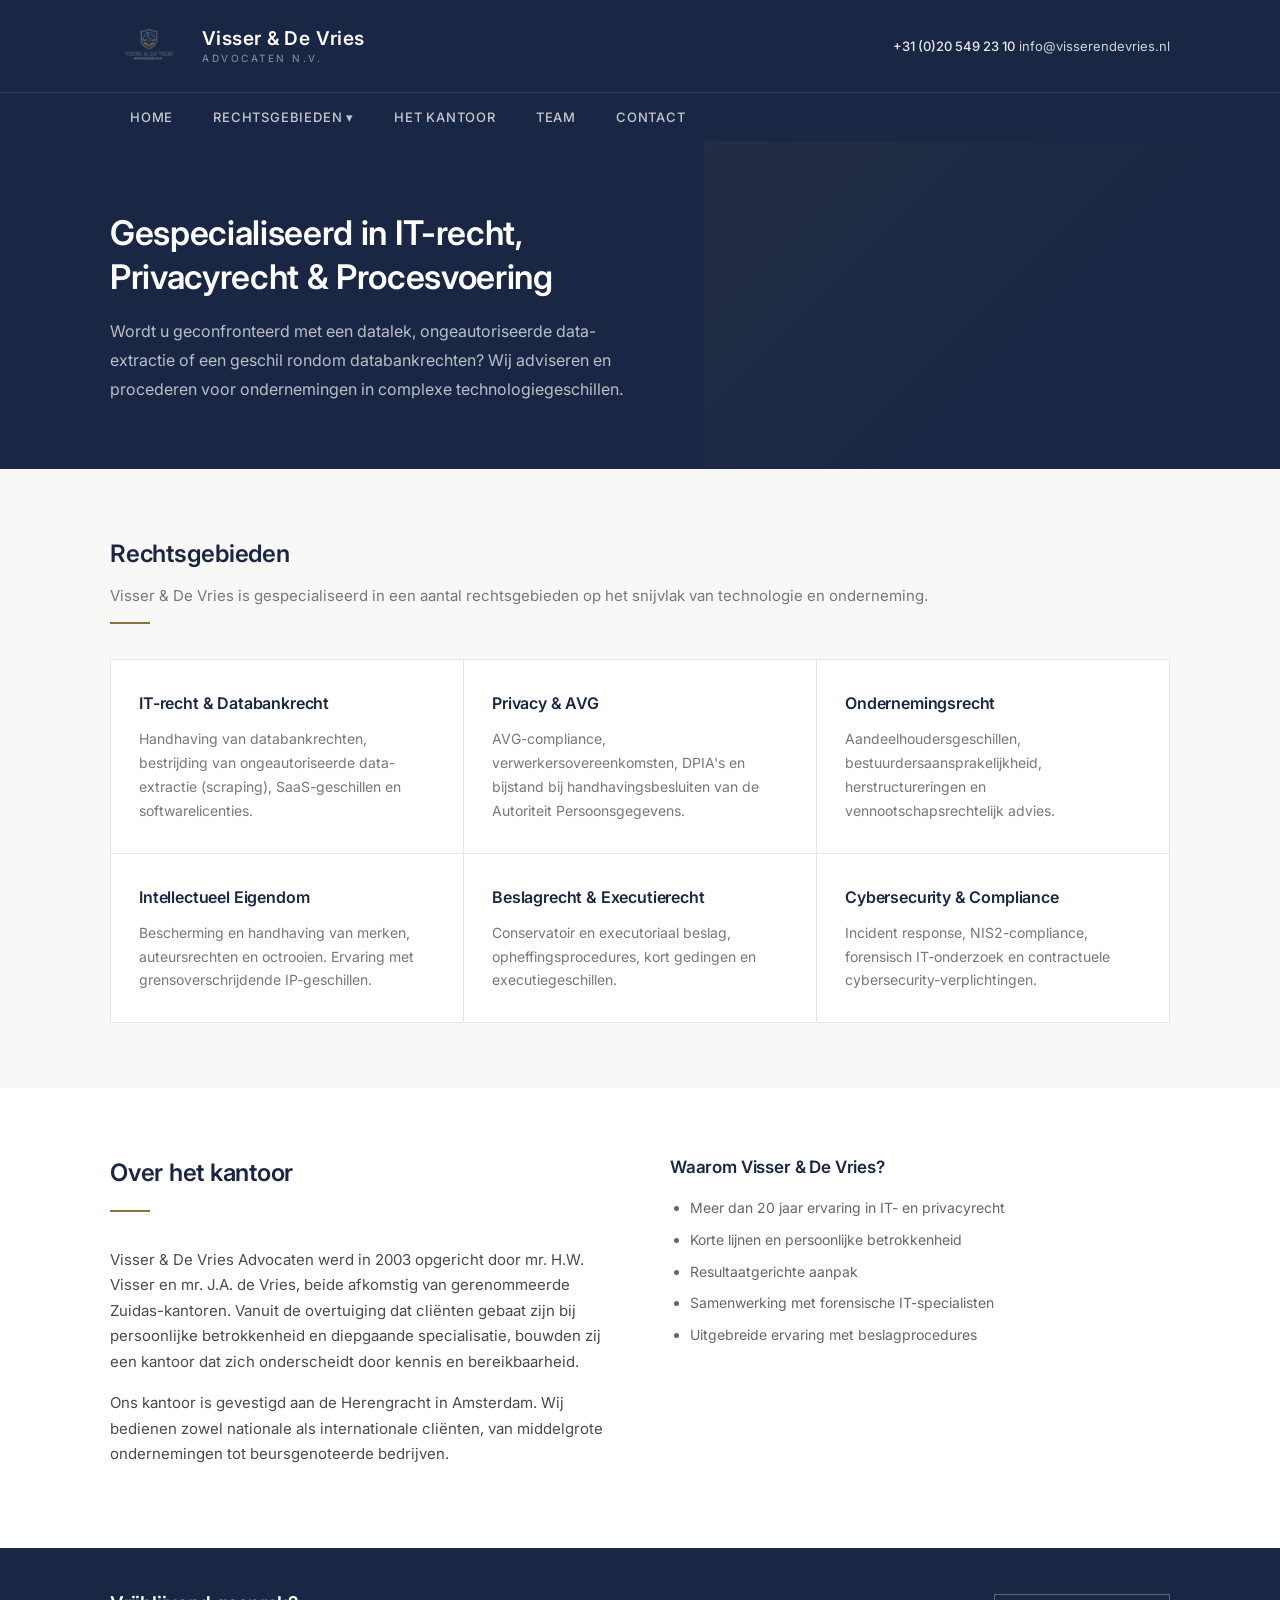
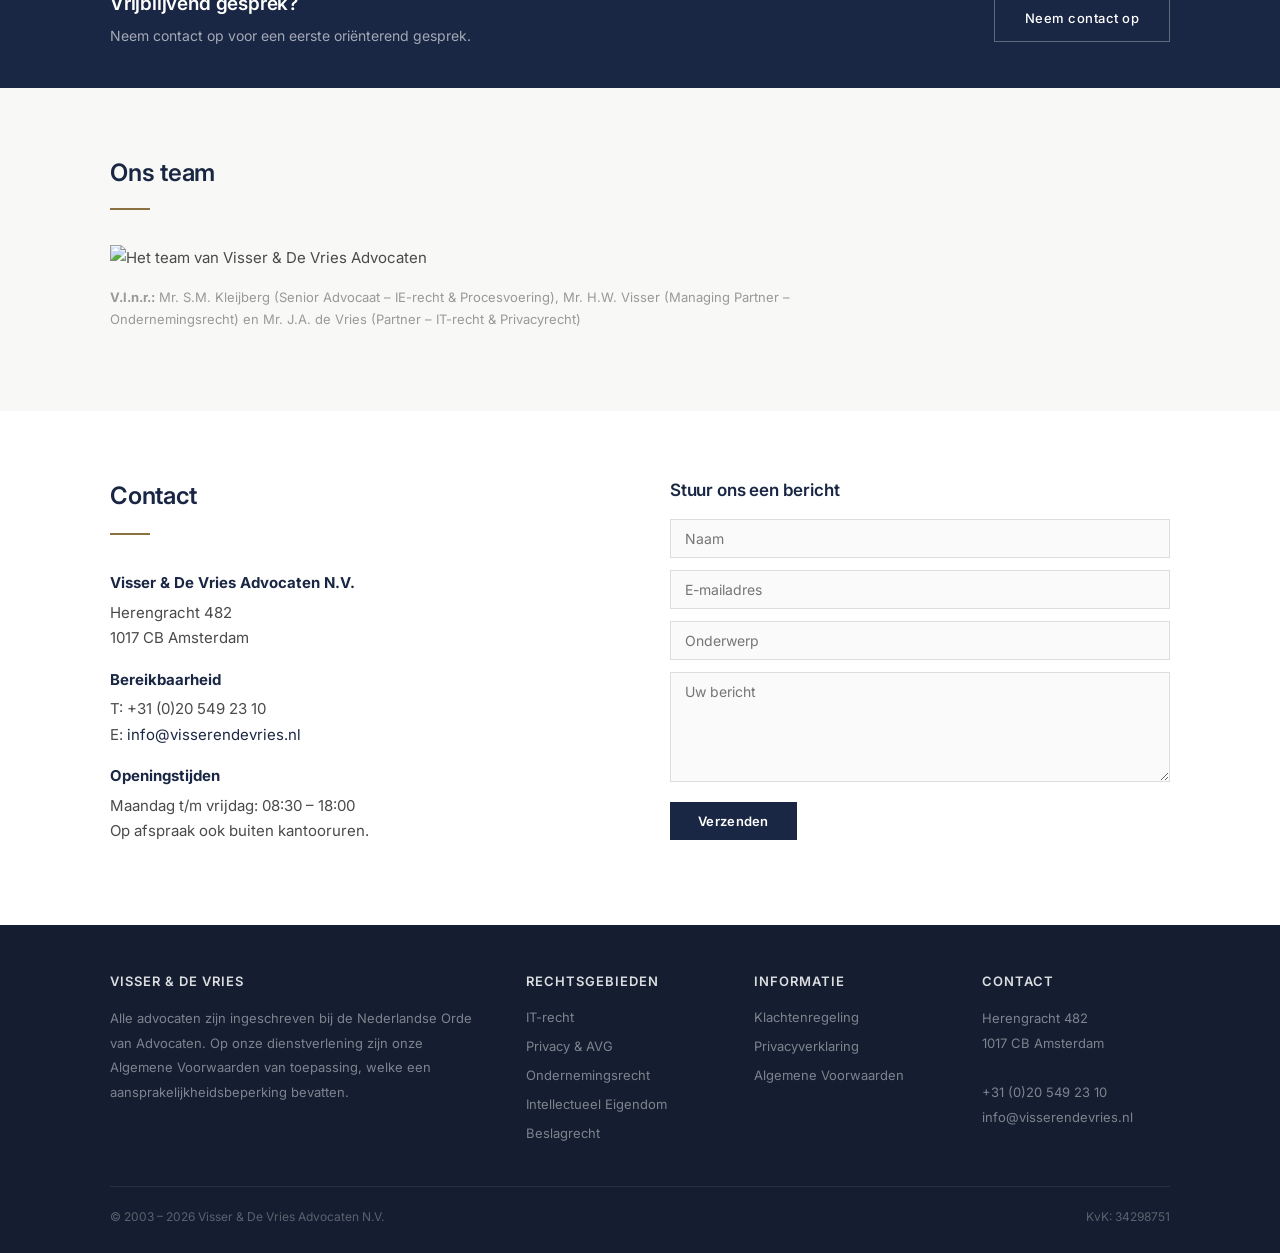
==== index.html @ 5d64818f "Redesign middenweg: navy/goud kleurenpalet, Inter font, Houthoff-stijl Header navy met logo + contac" ====
<!DOCTYPE html>
<html lang="nl">
<head>
    <meta charset="UTF-8">
    <meta name="viewport" content="width=device-width, initial-scale=1.0">
    <title>Visser & De Vries Advocaten N.V. | IT-recht & Privacyrecht Amsterdam</title>
    <link rel="preconnect" href="https://fonts.googleapis.com">
    <link href="https://fonts.googleapis.com/css2?family=Inter:wght@300;400;500;600;700&display=swap" rel="stylesheet">
    <style>
        * { margin: 0; padding: 0; box-sizing: border-box; }
        body {
            font-family: 'Inter', -apple-system, BlinkMacSystemFont, sans-serif;
            font-size: 15px;
            color: #4a4a4a;
            line-height: 1.7;
            background: #fff;
            -webkit-font-smoothing: antialiased;
        }
        a { color: #1a2744; text-decoration: none; }
        a:hover { color: #8b7340; }
        h1, h2, h3, h4 { color: #1a2744; font-weight: 600; letter-spacing: -0.01em; }
        p { margin-bottom: 16px; }

        .wrap { max-width: 1140px; margin: 0 auto; padding: 0 40px; }

        /* ── HEADER ── */
        .site-header {
            background: #1a2744;
            position: relative;
        }
        .header-top {
            display: flex;
            align-items: center;
            justify-content: space-between;
            padding: 20px 0;
        }
        .logo {
            display: flex;
            align-items: center;
            gap: 14px;
        }
        .logo img { height: 52px; }
        .logo-text {
            color: #fff;
            font-size: 19px;
            font-weight: 600;
            letter-spacing: 0.02em;
            line-height: 1.2;
        }
        .logo-text span {
            display: block;
            font-size: 10px;
            font-weight: 400;
            color: rgba(255,255,255,0.5);
            text-transform: uppercase;
            letter-spacing: 2.5px;
            margin-top: 2px;
        }
        .header-contact {
            color: rgba(255,255,255,0.6);
            font-size: 13px;
            text-align: right;
        }
        .header-contact a { color: rgba(255,255,255,0.8); }
        .header-contact a:hover { color: #fff; }
        .header-contact strong { color: rgba(255,255,255,0.9); font-weight: 500; }

        /* NAV */
        .nav-bar {
            border-top: 1px solid rgba(255,255,255,0.1);
        }
        .nav-bar ul {
            list-style: none;
            display: flex;
            gap: 0;
        }
        .nav-bar li { position: relative; }
        .nav-bar a {
            display: block;
            padding: 13px 20px;
            font-size: 13px;
            font-weight: 500;
            color: rgba(255,255,255,0.75);
            text-transform: uppercase;
            letter-spacing: 0.8px;
            transition: color 0.15s;
        }
        .nav-bar a:hover { color: #fff; }
        .nav-bar .dropdown-menu {
            display: none;
            position: absolute;
            top: 100%;
            left: 0;
            background: #fff;
            min-width: 260px;
            box-shadow: 0 8px 30px rgba(0,0,0,0.12);
            z-index: 50;
            border-top: 2px solid #8b7340;
        }
        .nav-bar .dropdown:hover .dropdown-menu { display: block; }
        .nav-bar .dropdown-menu a {
            padding: 11px 20px;
            font-size: 13px;
            color: #4a4a4a;
            text-transform: none;
            letter-spacing: 0;
            font-weight: 400;
            border-bottom: 1px solid #f0f0f0;
        }
        .nav-bar .dropdown-menu a:hover { background: #fafafa; color: #1a2744; }

        /* ── HERO ── */
        .hero {
            background: #1a2744;
            padding: 70px 0 65px;
            position: relative;
            overflow: hidden;
        }
        .hero::before {
            content: '';
            position: absolute;
            top: 0; right: 0;
            width: 45%;
            height: 100%;
            background: linear-gradient(135deg, rgba(139,115,64,0.08) 0%, transparent 60%);
        }
        .hero h1 {
            color: #fff;
            font-size: 34px;
            font-weight: 600;
            line-height: 1.3;
            margin-bottom: 18px;
            max-width: 560px;
        }
        .hero p {
            color: rgba(255,255,255,0.7);
            font-size: 16px;
            max-width: 520px;
            line-height: 1.8;
            margin: 0;
        }

        /* ── RECHTSGEBIEDEN ── */
        .section { padding: 65px 0; }
        .section-gray { background: #f8f8f6; }

        .section-head {
            margin-bottom: 35px;
        }
        .section-head h2 {
            font-size: 24px;
            margin-bottom: 8px;
        }
        .section-head p { color: #777; margin: 0; }
        .section-head::after {
            content: '';
            display: block;
            width: 40px;
            height: 2px;
            background: #8b7340;
            margin-top: 14px;
        }

        .grid-3 {
            display: grid;
            grid-template-columns: repeat(3, 1fr);
            gap: 1px;
            background: #e8e6e1;
            border: 1px solid #e8e6e1;
        }
        .grid-3 .item {
            background: #fff;
            padding: 30px 28px;
        }
        .section-gray .grid-3 .item { background: #fff; }
        .grid-3 .item h3 {
            font-size: 16px;
            margin-bottom: 10px;
            font-weight: 600;
        }
        .grid-3 .item p {
            font-size: 14px;
            color: #777;
            margin: 0;
            line-height: 1.7;
        }

        /* ── KANTOOR ── */
        .two-col {
            display: grid;
            grid-template-columns: 1fr 1fr;
            gap: 60px;
            align-items: start;
        }
        .two-col h2 { font-size: 24px; margin-bottom: 16px; }
        .two-col h3 { font-size: 17px; margin-bottom: 14px; }
        .two-col ul {
            padding-left: 20px;
            color: #666;
        }
        .two-col li { margin-bottom: 8px; font-size: 14px; }

        /* ── CTA ── */
        .cta {
            background: #1a2744;
            padding: 40px 0;
        }
        .cta .wrap {
            display: flex;
            align-items: center;
            justify-content: space-between;
        }
        .cta h3 { color: #fff; font-size: 19px; margin: 0 0 4px; }
        .cta p { color: rgba(255,255,255,0.6); margin: 0; font-size: 14px; }
        .cta-btn {
            display: inline-block;
            padding: 12px 30px;
            border: 1px solid rgba(255,255,255,0.3);
            color: #fff;
            font-size: 13px;
            font-weight: 500;
            letter-spacing: 0.5px;
            transition: all 0.2s;
        }
        .cta-btn:hover {
            background: #fff;
            color: #1a2744;
            border-color: #fff;
        }

        /* ── TEAM ── */
        .team-photo-wrap {
            max-width: 780px;
        }
        .team-img {
            width: 100%;
            height: auto;
            display: block;
        }
        .team-caption {
            padding: 16px 0;
        }
        .team-caption p { font-size: 13px; color: #999; margin: 0; }

        /* ── CONTACT ── */
        .contact-info strong { color: #1a2744; display: block; margin-bottom: 4px; }
        input[type="text"],
        input[type="email"],
        textarea {
            width: 100%;
            padding: 10px 14px;
            border: 1px solid #ddd;
            font-family: inherit;
            font-size: 14px;
            margin-bottom: 12px;
            outline: none;
            background: #fafafa;
            transition: border-color 0.15s;
        }
        input:focus, textarea:focus { border-color: #8b7340; background: #fff; }
        textarea { height: 110px; resize: vertical; }
        .btn-send {
            background: #1a2744;
            color: #fff;
            border: none;
            padding: 11px 28px;
            font-size: 13px;
            font-weight: 600;
            cursor: pointer;
            font-family: inherit;
            letter-spacing: 0.3px;
            transition: background 0.2s;
        }
        .btn-send:hover { background: #243656; }

        /* ── FOOTER ── */
        footer {
            background: #141e30;
            color: rgba(255,255,255,0.45);
            padding: 45px 0 25px;
            font-size: 13px;
        }
        .footer-grid {
            display: grid;
            grid-template-columns: 2fr 1fr 1fr 1fr;
            gap: 40px;
            margin-bottom: 35px;
        }
        .footer-grid h4 {
            color: rgba(255,255,255,0.85);
            font-size: 13px;
            text-transform: uppercase;
            letter-spacing: 1px;
            margin-bottom: 14px;
            font-weight: 600;
        }
        .footer-grid p { line-height: 1.9; }
        .footer-grid ul { list-style: none; }
        .footer-grid li { margin-bottom: 7px; }
        .footer-grid a { color: rgba(255,255,255,0.45); }
        .footer-grid a:hover { color: rgba(255,255,255,0.8); }
        .footer-bottom {
            border-top: 1px solid rgba(255,255,255,0.08);
            padding-top: 20px;
            display: flex;
            justify-content: space-between;
            font-size: 12px;
            color: rgba(255,255,255,0.3);
        }

        /* ── MOBILE ── */
        .menu-toggle { display: none; cursor: pointer; font-size: 22px; color: rgba(255,255,255,0.8); background: none; border: none; padding: 10px; }
        @media (max-width: 980px) {
            .wrap { padding: 0 24px; }
            .menu-toggle { display: block; }
            .nav-bar ul {
                display: none;
                flex-direction: column;
                position: absolute;
                top: 100%; left: 0; right: 0;
                background: #1a2744;
                border-top: 1px solid rgba(255,255,255,0.1);
                z-index: 50;
            }
            .nav-bar ul.open { display: flex; }
            .nav-bar .dropdown-menu { position: static; box-shadow: none; border-top: none; }
            .nav-bar .dropdown-menu a { padding-left: 36px; color: rgba(255,255,255,0.5); }
            .grid-3 { grid-template-columns: 1fr; }
            .two-col { grid-template-columns: 1fr; gap: 30px; }
            .footer-grid { grid-template-columns: 1fr 1fr; gap: 24px; }
            .cta .wrap { flex-direction: column; gap: 18px; text-align: center; }
            .hero h1 { font-size: 26px; }
            .header-contact { display: none; }
        }
    </style>
</head>
<body>

<!-- HEADER -->
<header class="site-header">
    <div class="wrap">
        <div class="header-top">
            <a href="/" class="logo">
                <img src="logo.png" alt="Visser & De Vries Advocaten">
                <div class="logo-text">
                    Visser & De Vries
                    <span>Advocaten N.V.</span>
                </div>
            </a>
            <div class="header-contact">
                <strong>+31 (0)20 549 23 10</strong>
                <a href="mailto:info@visserendevries.nl">info@visserendevries.nl</a>
            </div>
        </div>
    </div>
    <nav class="nav-bar">
        <div class="wrap" style="display:flex; justify-content:space-between; align-items:center;">
            <ul>
                <li><a href="/">Home</a></li>
                <li class="dropdown">
                    <a href="#">Rechtsgebieden &#9662;</a>
                    <div class="dropdown-menu">
                        <a href="#">IT-recht &amp; Databankrecht</a>
                        <a href="#">Privacy &amp; AVG</a>
                        <a href="#">Ondernemingsrecht</a>
                        <a href="#">Intellectueel Eigendom</a>
                        <a href="#">Beslagrecht &amp; Executierecht</a>
                        <a href="#">Cybersecurity &amp; Compliance</a>
                    </div>
                </li>
                <li><a href="#kantoor">Het kantoor</a></li>
                <li><a href="#team">Team</a></li>
                <li><a href="#contact">Contact</a></li>
            </ul>
            <button class="menu-toggle" onclick="document.querySelector('.nav-bar ul').classList.toggle('open')">&#9776;</button>
        </div>
    </nav>
</header>

<!-- HERO -->
<section class="hero">
    <div class="wrap">
        <h1>Gespecialiseerd in IT-recht, Privacyrecht &amp; Procesvoering</h1>
        <p>Wordt u geconfronteerd met een datalek, ongeautoriseerde data-extractie of een geschil rondom databankrechten? Wij adviseren en procederen voor ondernemingen in complexe technologiegeschillen.</p>
    </div>
</section>

<!-- RECHTSGEBIEDEN -->
<section class="section section-gray">
    <div class="wrap">
        <div class="section-head">
            <h2>Rechtsgebieden</h2>
            <p>Visser & De Vries is gespecialiseerd in een aantal rechtsgebieden op het snijvlak van technologie en onderneming.</p>
        </div>
        <div class="grid-3">
            <div class="item">
                <h3>IT-recht &amp; Databankrecht</h3>
                <p>Handhaving van databankrechten, bestrijding van ongeautoriseerde data-extractie (scraping), SaaS-geschillen en softwarelicenties.</p>
            </div>
            <div class="item">
                <h3>Privacy &amp; AVG</h3>
                <p>AVG-compliance, verwerkersovereenkomsten, DPIA's en bijstand bij handhavingsbesluiten van de Autoriteit Persoonsgegevens.</p>
            </div>
            <div class="item">
                <h3>Ondernemingsrecht</h3>
                <p>Aandeelhoudersgeschillen, bestuurdersaansprakelijkheid, herstructureringen en vennootschapsrechtelijk advies.</p>
            </div>
            <div class="item">
                <h3>Intellectueel Eigendom</h3>
                <p>Bescherming en handhaving van merken, auteursrechten en octrooien. Ervaring met grensoverschrijdende IP-geschillen.</p>
            </div>
            <div class="item">
                <h3>Beslagrecht &amp; Executierecht</h3>
                <p>Conservatoir en executoriaal beslag, opheffingsprocedures, kort gedingen en executiegeschillen.</p>
            </div>
            <div class="item">
                <h3>Cybersecurity &amp; Compliance</h3>
                <p>Incident response, NIS2-compliance, forensisch IT-onderzoek en contractuele cybersecurity-verplichtingen.</p>
            </div>
        </div>
    </div>
</section>

<!-- KANTOOR -->
<section class="section" id="kantoor">
    <div class="wrap">
        <div class="two-col">
            <div>
                <div class="section-head">
                    <h2>Over het kantoor</h2>
                </div>
                <p>Visser & De Vries Advocaten werd in 2003 opgericht door mr. H.W. Visser en mr. J.A. de Vries, beide afkomstig van gerenommeerde Zuidas-kantoren. Vanuit de overtuiging dat cliënten gebaat zijn bij persoonlijke betrokkenheid en diepgaande specialisatie, bouwden zij een kantoor dat zich onderscheidt door kennis en bereikbaarheid.</p>
                <p>Ons kantoor is gevestigd aan de Herengracht in Amsterdam. Wij bedienen zowel nationale als internationale cliënten, van middelgrote ondernemingen tot beursgenoteerde bedrijven.</p>
            </div>
            <div>
                <h3>Waarom Visser &amp; De Vries?</h3>
                <ul>
                    <li>Meer dan 20 jaar ervaring in IT- en privacyrecht</li>
                    <li>Korte lijnen en persoonlijke betrokkenheid</li>
                    <li>Resultaatgerichte aanpak</li>
                    <li>Samenwerking met forensische IT-specialisten</li>
                    <li>Uitgebreide ervaring met beslagprocedures</li>
                </ul>
            </div>
        </div>
    </div>
</section>

<!-- CTA -->
<div class="cta">
    <div class="wrap">
        <div>
            <h3>Vrijblijvend gesprek?</h3>
            <p>Neem contact op voor een eerste oriënterend gesprek.</p>
        </div>
        <a href="#contact" class="cta-btn">Neem contact op</a>
    </div>
</div>

<!-- TEAM -->
<section class="section section-gray" id="team">
    <div class="wrap">
        <div class="section-head">
            <h2>Ons team</h2>
        </div>
        <div class="team-photo-wrap">
            <img src="team.jpg" alt="Het team van Visser & De Vries Advocaten" class="team-img">
            <div class="team-caption">
                <p><strong>V.l.n.r.:</strong> Mr. S.M. Kleijberg (Senior Advocaat – IE-recht &amp; Procesvoering), Mr. H.W. Visser (Managing Partner – Ondernemingsrecht) en Mr. J.A. de Vries (Partner – IT-recht &amp; Privacyrecht)</p>
            </div>
        </div>
    </div>
</section>

<!-- CONTACT -->
<section class="section" id="contact">
    <div class="wrap">
        <div class="two-col">
            <div>
                <div class="section-head">
                    <h2>Contact</h2>
                </div>
                <div class="contact-info">
                    <p>
                        <strong>Visser & De Vries Advocaten N.V.</strong>
                        Herengracht 482<br>
                        1017 CB Amsterdam
                    </p>
                    <p>
                        <strong>Bereikbaarheid</strong>
                        T: +31 (0)20 549 23 10<br>
                        E: <a href="mailto:info@visserendevries.nl">info@visserendevries.nl</a>
                    </p>
                    <p>
                        <strong>Openingstijden</strong>
                        Maandag t/m vrijdag: 08:30 – 18:00<br>
                        Op afspraak ook buiten kantooruren.
                    </p>
                </div>
            </div>
            <div>
                <h3>Stuur ons een bericht</h3>
                <form onsubmit="return false;" style="margin-top:14px;">
                    <input type="text" placeholder="Naam">
                    <input type="email" placeholder="E-mailadres">
                    <input type="text" placeholder="Onderwerp">
                    <textarea placeholder="Uw bericht"></textarea>
                    <button type="submit" class="btn-send">Verzenden</button>
                </form>
            </div>
        </div>
    </div>
</section>

<!-- FOOTER -->
<footer>
    <div class="wrap">
        <div class="footer-grid">
            <div>
                <h4>Visser & De Vries</h4>
                <p>Alle advocaten zijn ingeschreven bij de Nederlandse Orde van Advocaten. Op onze dienstverlening zijn onze Algemene Voorwaarden van toepassing, welke een aansprakelijkheidsbeperking bevatten.</p>
            </div>
            <div>
                <h4>Rechtsgebieden</h4>
                <ul>
                    <li><a href="#">IT-recht</a></li>
                    <li><a href="#">Privacy &amp; AVG</a></li>
                    <li><a href="#">Ondernemingsrecht</a></li>
                    <li><a href="#">Intellectueel Eigendom</a></li>
                    <li><a href="#">Beslagrecht</a></li>
                </ul>
            </div>
            <div>
                <h4>Informatie</h4>
                <ul>
                    <li><a href="#">Klachtenregeling</a></li>
                    <li><a href="#">Privacyverklaring</a></li>
                    <li><a href="#">Algemene Voorwaarden</a></li>
                </ul>
            </div>
            <div>
                <h4>Contact</h4>
                <p>
                    Herengracht 482<br>
                    1017 CB Amsterdam<br><br>
                    +31 (0)20 549 23 10<br>
                    info@visserendevries.nl
                </p>
            </div>
        </div>
        <div class="footer-bottom">
            <span>&copy; 2003 – 2026 Visser & De Vries Advocaten N.V.</span>
            <span>KvK: 34298751</span>
        </div>
    </div>
</footer>

</body>
</html>
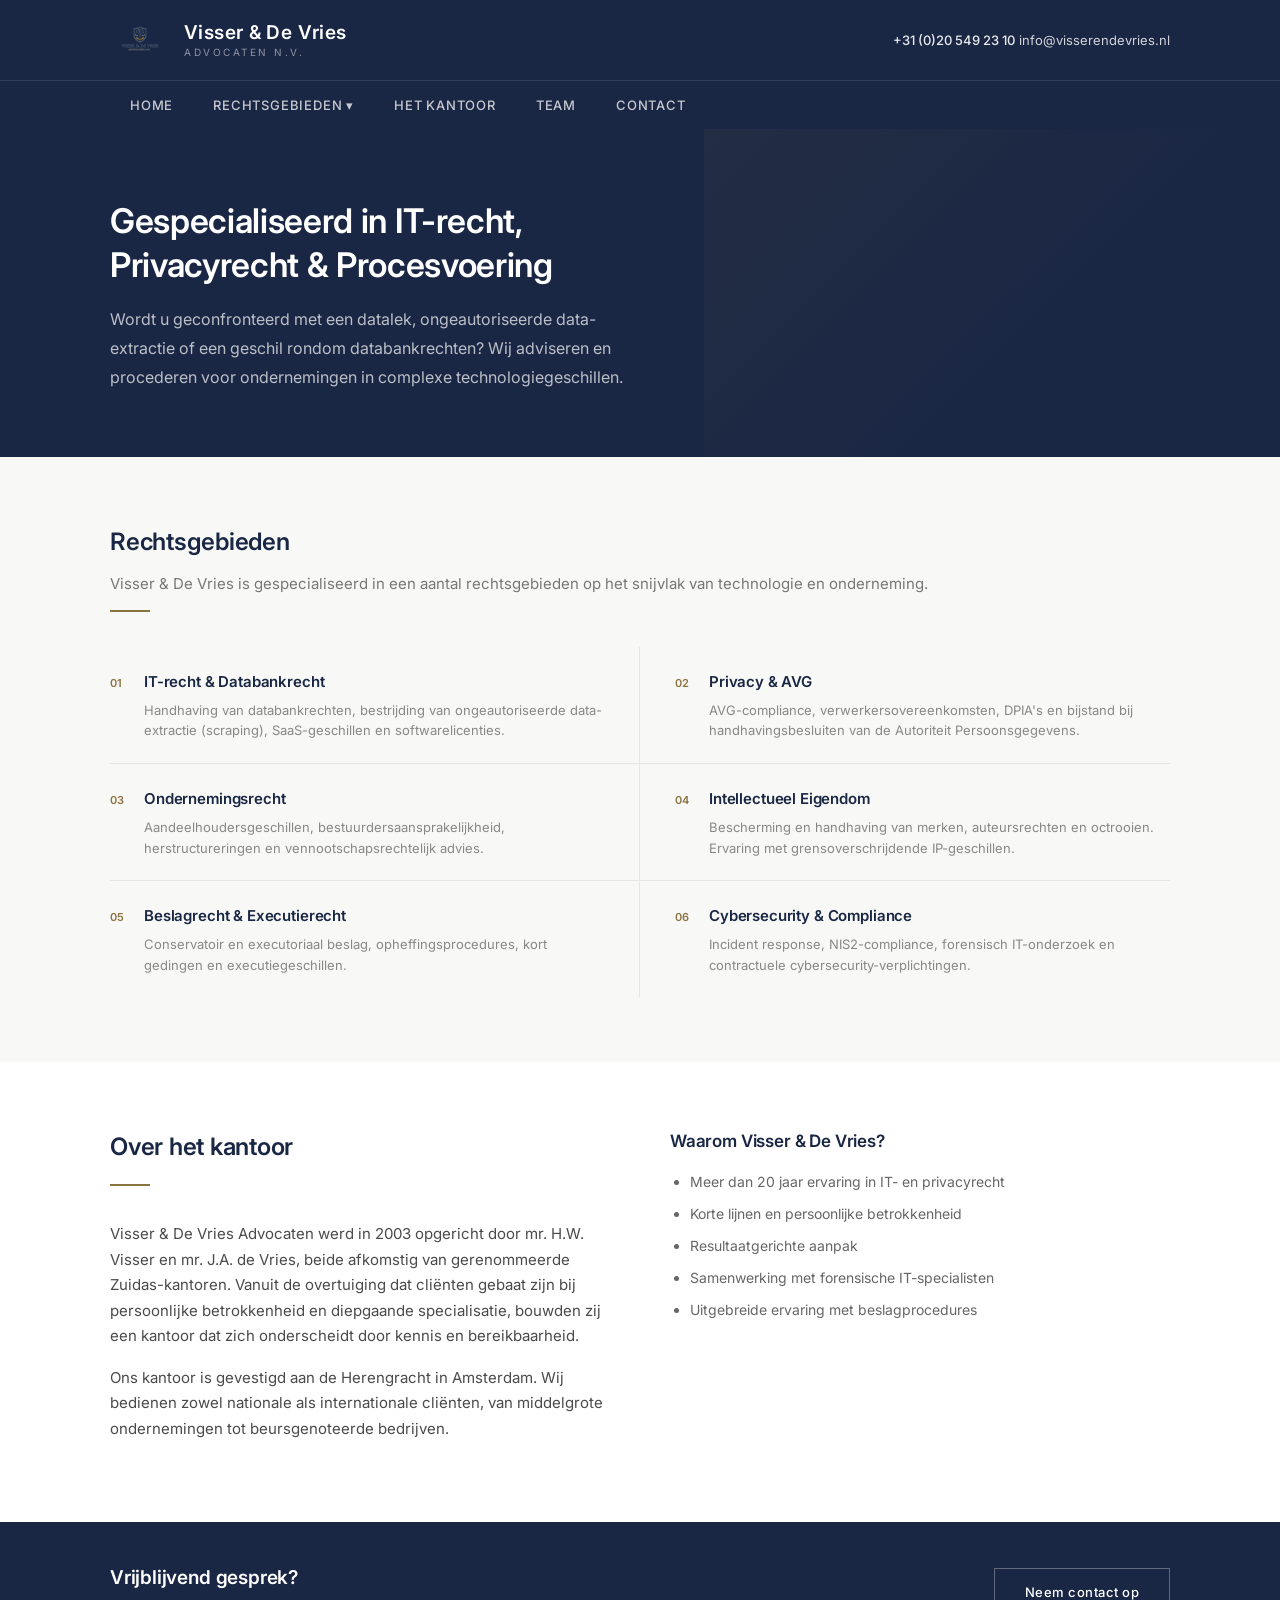
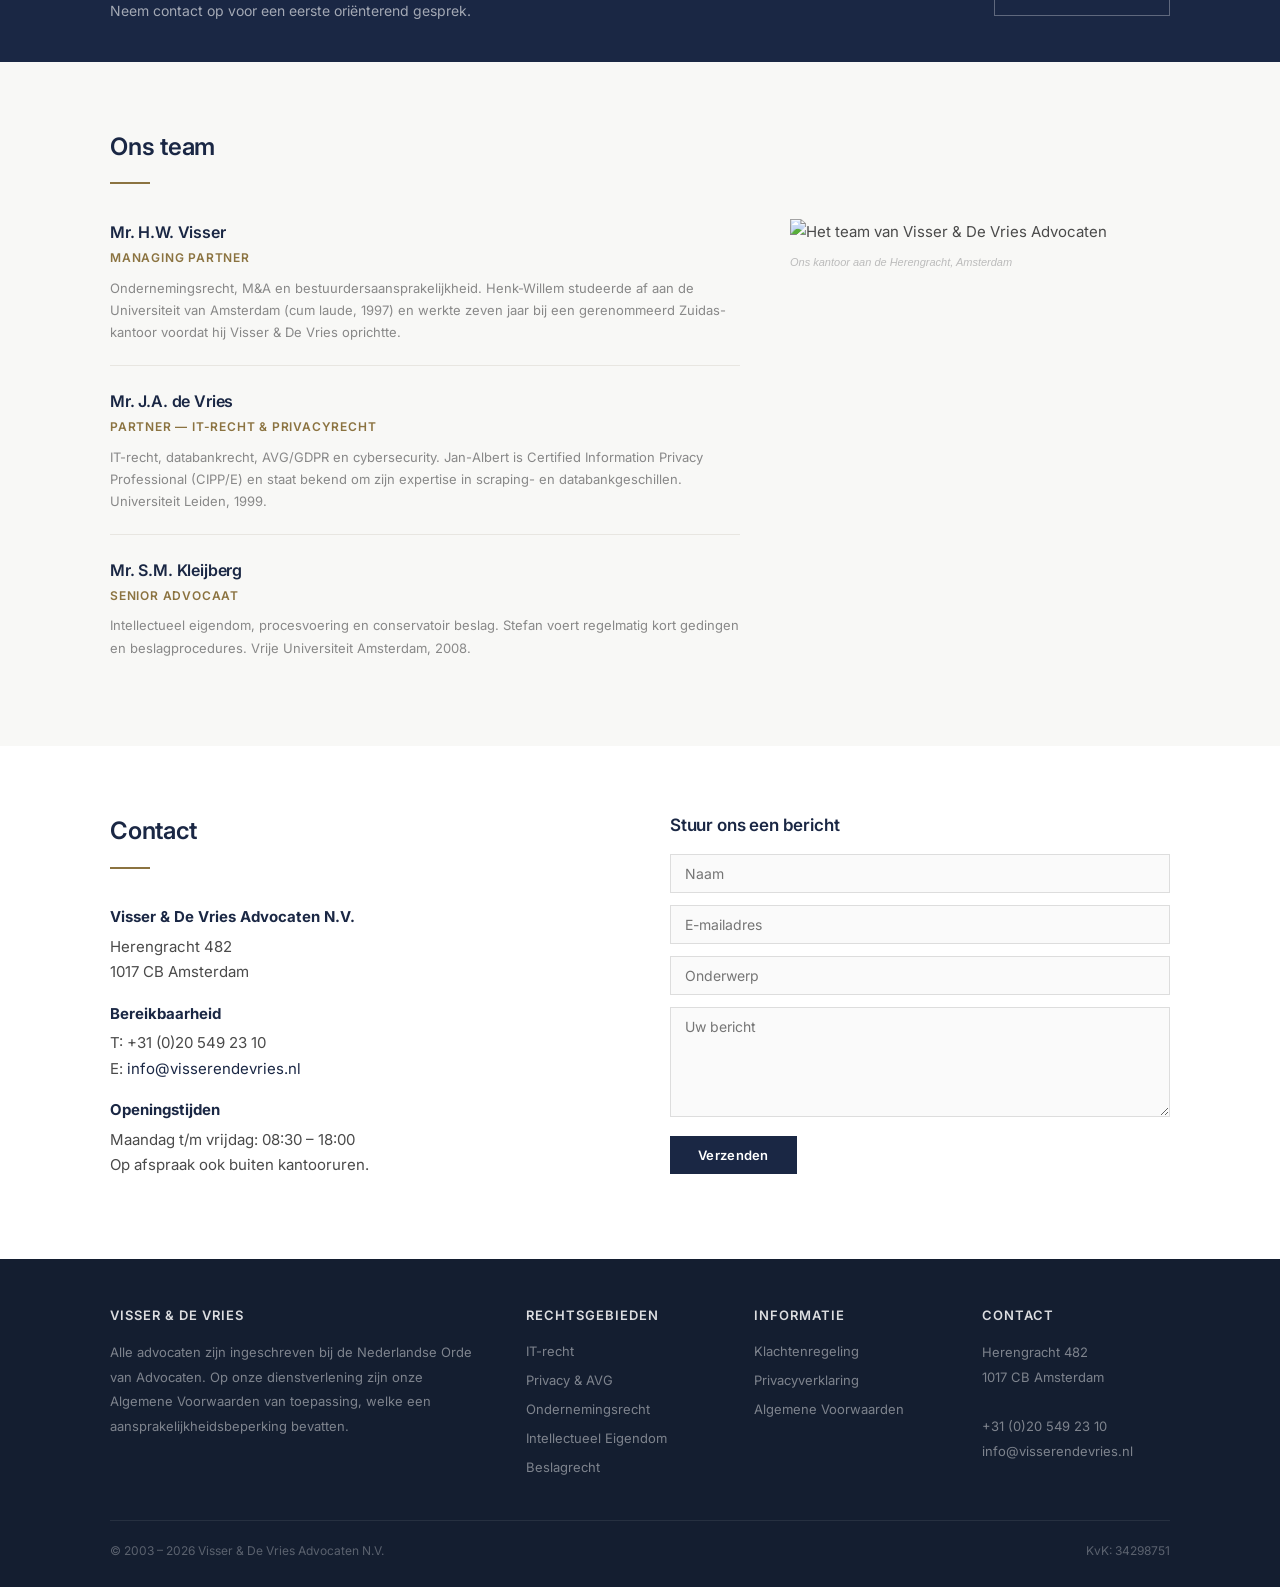
==== commit f97db1a6: "Rechtsgebieden als genummerde lijst, team met bio's + foto ernaast, kleiner logo - Rechtsgebieden: 2" ====
--- a/index.html
+++ b/index.html
@@ -39,7 +39,7 @@
             align-items: center;
             gap: 14px;
         }
-        .logo img { height: 52px; }
+        .logo img { height: 40px; }
         .logo-text {
             color: #fff;
             font-size: 19px;
@@ -161,28 +161,39 @@
             margin-top: 14px;
         }
 
-        .grid-3 {
+        .expertise-list {
             display: grid;
-            grid-template-columns: repeat(3, 1fr);
-            gap: 1px;
-            background: #e8e6e1;
-            border: 1px solid #e8e6e1;
-        }
-        .grid-3 .item {
-            background: #fff;
-            padding: 30px 28px;
-        }
-        .section-gray .grid-3 .item { background: #fff; }
-        .grid-3 .item h3 {
-            font-size: 16px;
-            margin-bottom: 10px;
+            grid-template-columns: 1fr 1fr;
+            gap: 0;
+        }
+        .expertise-item {
+            padding: 22px 0;
+            border-bottom: 1px solid #e8e6e1;
+            display: flex;
+            gap: 16px;
+            align-items: baseline;
+        }
+        .expertise-item:nth-child(odd) { padding-right: 35px; border-right: 1px solid #e8e6e1; }
+        .expertise-item:nth-child(even) { padding-left: 35px; }
+        .expertise-item:nth-last-child(-n+2) { border-bottom: none; }
+        .expertise-item .num {
+            font-size: 11px;
+            color: #8b7340;
             font-weight: 600;
-        }
-        .grid-3 .item p {
-            font-size: 14px;
-            color: #777;
+            min-width: 18px;
+        }
+        .expertise-item h3 {
+            font-size: 15px;
+            margin-bottom: 5px;
+            font-weight: 600;
+        }
+        .expertise-item h3 a { color: #1a2744; }
+        .expertise-item h3 a:hover { color: #8b7340; }
+        .expertise-item p {
+            font-size: 13px;
+            color: #888;
             margin: 0;
-            line-height: 1.7;
+            line-height: 1.6;
         }
 
         /* ── KANTOOR ── */
@@ -229,18 +240,52 @@
         }
 
         /* ── TEAM ── */
-        .team-photo-wrap {
-            max-width: 780px;
-        }
-        .team-img {
+        .team-layout {
+            display: grid;
+            grid-template-columns: 1fr 380px;
+            gap: 50px;
+            align-items: start;
+        }
+        .team-members {}
+        .team-member {
+            padding: 22px 0;
+            border-bottom: 1px solid #e8e6e1;
+        }
+        .team-member:first-child { padding-top: 0; }
+        .team-member:last-child { border-bottom: none; }
+        .team-member h3 {
+            font-size: 16px;
+            margin-bottom: 2px;
+        }
+        .team-member .title {
+            font-size: 12px;
+            color: #8b7340;
+            text-transform: uppercase;
+            letter-spacing: 0.8px;
+            font-weight: 600;
+            margin-bottom: 8px;
+        }
+        .team-member p {
+            font-size: 13px;
+            color: #888;
+            margin: 0;
+            line-height: 1.7;
+        }
+        .team-photo {
+            position: sticky;
+            top: 100px;
+        }
+        .team-photo img {
             width: 100%;
             height: auto;
             display: block;
         }
-        .team-caption {
-            padding: 16px 0;
-        }
-        .team-caption p { font-size: 13px; color: #999; margin: 0; }
+        .team-photo figcaption {
+            font-size: 11px;
+            color: #bbb;
+            margin-top: 8px;
+            font-style: italic;
+        }
 
         /* ── CONTACT ── */
         .contact-info strong { color: #1a2744; display: block; margin-bottom: 4px; }
@@ -325,7 +370,10 @@
             .nav-bar ul.open { display: flex; }
             .nav-bar .dropdown-menu { position: static; box-shadow: none; border-top: none; }
             .nav-bar .dropdown-menu a { padding-left: 36px; color: rgba(255,255,255,0.5); }
-            .grid-3 { grid-template-columns: 1fr; }
+            .expertise-list { grid-template-columns: 1fr; }
+            .expertise-item:nth-child(odd) { padding-right: 0; border-right: none; }
+            .expertise-item:nth-child(even) { padding-left: 0; }
+            .team-layout { grid-template-columns: 1fr; }
             .two-col { grid-template-columns: 1fr; gap: 30px; }
             .footer-grid { grid-template-columns: 1fr 1fr; gap: 24px; }
             .cta .wrap { flex-direction: column; gap: 18px; text-align: center; }
@@ -392,30 +440,48 @@
             <h2>Rechtsgebieden</h2>
             <p>Visser & De Vries is gespecialiseerd in een aantal rechtsgebieden op het snijvlak van technologie en onderneming.</p>
         </div>
-        <div class="grid-3">
-            <div class="item">
-                <h3>IT-recht &amp; Databankrecht</h3>
-                <p>Handhaving van databankrechten, bestrijding van ongeautoriseerde data-extractie (scraping), SaaS-geschillen en softwarelicenties.</p>
-            </div>
-            <div class="item">
-                <h3>Privacy &amp; AVG</h3>
-                <p>AVG-compliance, verwerkersovereenkomsten, DPIA's en bijstand bij handhavingsbesluiten van de Autoriteit Persoonsgegevens.</p>
-            </div>
-            <div class="item">
-                <h3>Ondernemingsrecht</h3>
-                <p>Aandeelhoudersgeschillen, bestuurdersaansprakelijkheid, herstructureringen en vennootschapsrechtelijk advies.</p>
-            </div>
-            <div class="item">
-                <h3>Intellectueel Eigendom</h3>
-                <p>Bescherming en handhaving van merken, auteursrechten en octrooien. Ervaring met grensoverschrijdende IP-geschillen.</p>
-            </div>
-            <div class="item">
-                <h3>Beslagrecht &amp; Executierecht</h3>
-                <p>Conservatoir en executoriaal beslag, opheffingsprocedures, kort gedingen en executiegeschillen.</p>
-            </div>
-            <div class="item">
-                <h3>Cybersecurity &amp; Compliance</h3>
-                <p>Incident response, NIS2-compliance, forensisch IT-onderzoek en contractuele cybersecurity-verplichtingen.</p>
+        <div class="expertise-list">
+            <div class="expertise-item">
+                <div class="num">01</div>
+                <div>
+                    <h3><a href="#">IT-recht &amp; Databankrecht</a></h3>
+                    <p>Handhaving van databankrechten, bestrijding van ongeautoriseerde data-extractie (scraping), SaaS-geschillen en softwarelicenties.</p>
+                </div>
+            </div>
+            <div class="expertise-item">
+                <div class="num">02</div>
+                <div>
+                    <h3><a href="#">Privacy &amp; AVG</a></h3>
+                    <p>AVG-compliance, verwerkersovereenkomsten, DPIA's en bijstand bij handhavingsbesluiten van de Autoriteit Persoonsgegevens.</p>
+                </div>
+            </div>
+            <div class="expertise-item">
+                <div class="num">03</div>
+                <div>
+                    <h3><a href="#">Ondernemingsrecht</a></h3>
+                    <p>Aandeelhoudersgeschillen, bestuurdersaansprakelijkheid, herstructureringen en vennootschapsrechtelijk advies.</p>
+                </div>
+            </div>
+            <div class="expertise-item">
+                <div class="num">04</div>
+                <div>
+                    <h3><a href="#">Intellectueel Eigendom</a></h3>
+                    <p>Bescherming en handhaving van merken, auteursrechten en octrooien. Ervaring met grensoverschrijdende IP-geschillen.</p>
+                </div>
+            </div>
+            <div class="expertise-item">
+                <div class="num">05</div>
+                <div>
+                    <h3><a href="#">Beslagrecht &amp; Executierecht</a></h3>
+                    <p>Conservatoir en executoriaal beslag, opheffingsprocedures, kort gedingen en executiegeschillen.</p>
+                </div>
+            </div>
+            <div class="expertise-item">
+                <div class="num">06</div>
+                <div>
+                    <h3><a href="#">Cybersecurity &amp; Compliance</a></h3>
+                    <p>Incident response, NIS2-compliance, forensisch IT-onderzoek en contractuele cybersecurity-verplichtingen.</p>
+                </div>
             </div>
         </div>
     </div>
@@ -463,11 +529,28 @@
         <div class="section-head">
             <h2>Ons team</h2>
         </div>
-        <div class="team-photo-wrap">
-            <img src="team.jpg" alt="Het team van Visser & De Vries Advocaten" class="team-img">
-            <div class="team-caption">
-                <p><strong>V.l.n.r.:</strong> Mr. S.M. Kleijberg (Senior Advocaat – IE-recht &amp; Procesvoering), Mr. H.W. Visser (Managing Partner – Ondernemingsrecht) en Mr. J.A. de Vries (Partner – IT-recht &amp; Privacyrecht)</p>
-            </div>
+        <div class="team-layout">
+            <div class="team-members">
+                <div class="team-member">
+                    <h3>Mr. H.W. Visser</h3>
+                    <div class="title">Managing Partner</div>
+                    <p>Ondernemingsrecht, M&amp;A en bestuurdersaansprakelijkheid. Henk-Willem studeerde af aan de Universiteit van Amsterdam (cum laude, 1997) en werkte zeven jaar bij een gerenommeerd Zuidas-kantoor voordat hij Visser & De Vries oprichtte.</p>
+                </div>
+                <div class="team-member">
+                    <h3>Mr. J.A. de Vries</h3>
+                    <div class="title">Partner &mdash; IT-recht &amp; Privacyrecht</div>
+                    <p>IT-recht, databankrecht, AVG/GDPR en cybersecurity. Jan-Albert is Certified Information Privacy Professional (CIPP/E) en staat bekend om zijn expertise in scraping- en databankgeschillen. Universiteit Leiden, 1999.</p>
+                </div>
+                <div class="team-member">
+                    <h3>Mr. S.M. Kleijberg</h3>
+                    <div class="title">Senior Advocaat</div>
+                    <p>Intellectueel eigendom, procesvoering en conservatoir beslag. Stefan voert regelmatig kort gedingen en beslagprocedures. Vrije Universiteit Amsterdam, 2008.</p>
+                </div>
+            </div>
+            <figure class="team-photo">
+                <img src="team.jpg" alt="Het team van Visser & De Vries Advocaten">
+                <figcaption>Ons kantoor aan de Herengracht, Amsterdam</figcaption>
+            </figure>
         </div>
     </div>
 </section>
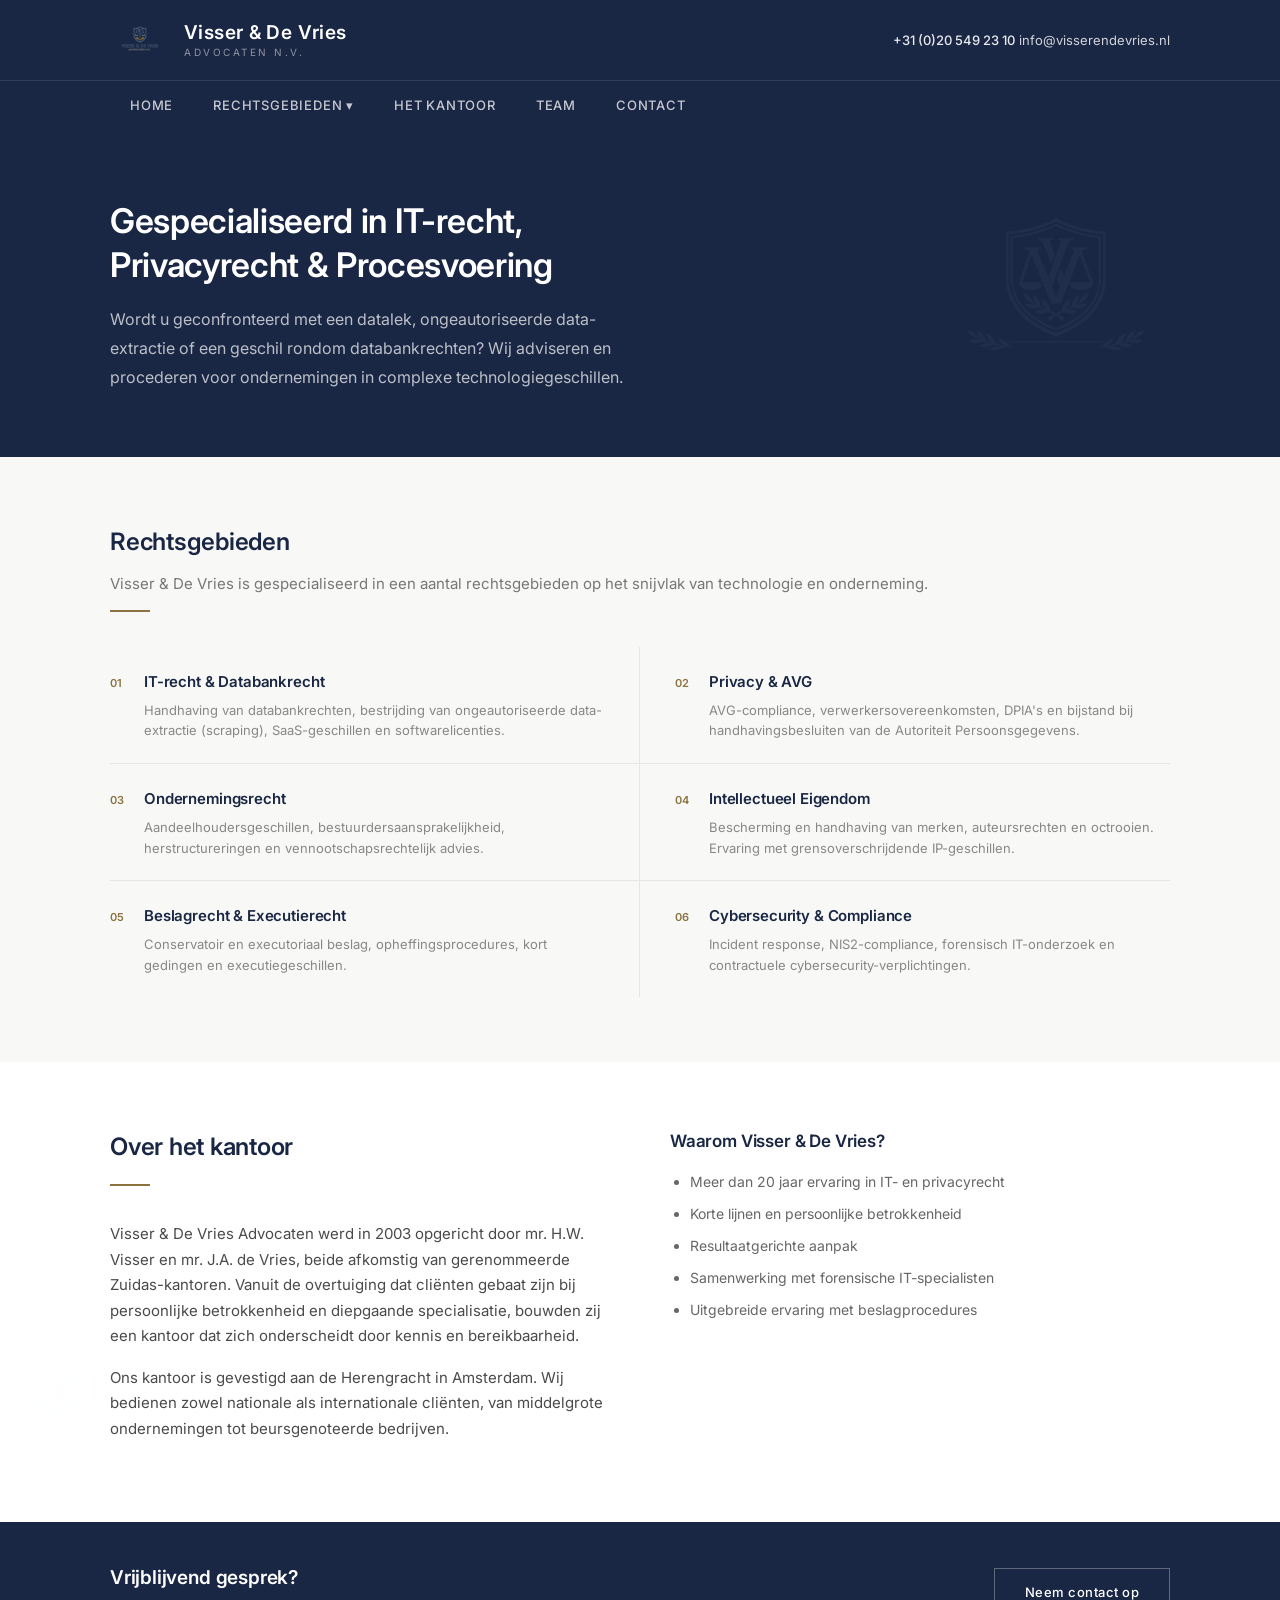
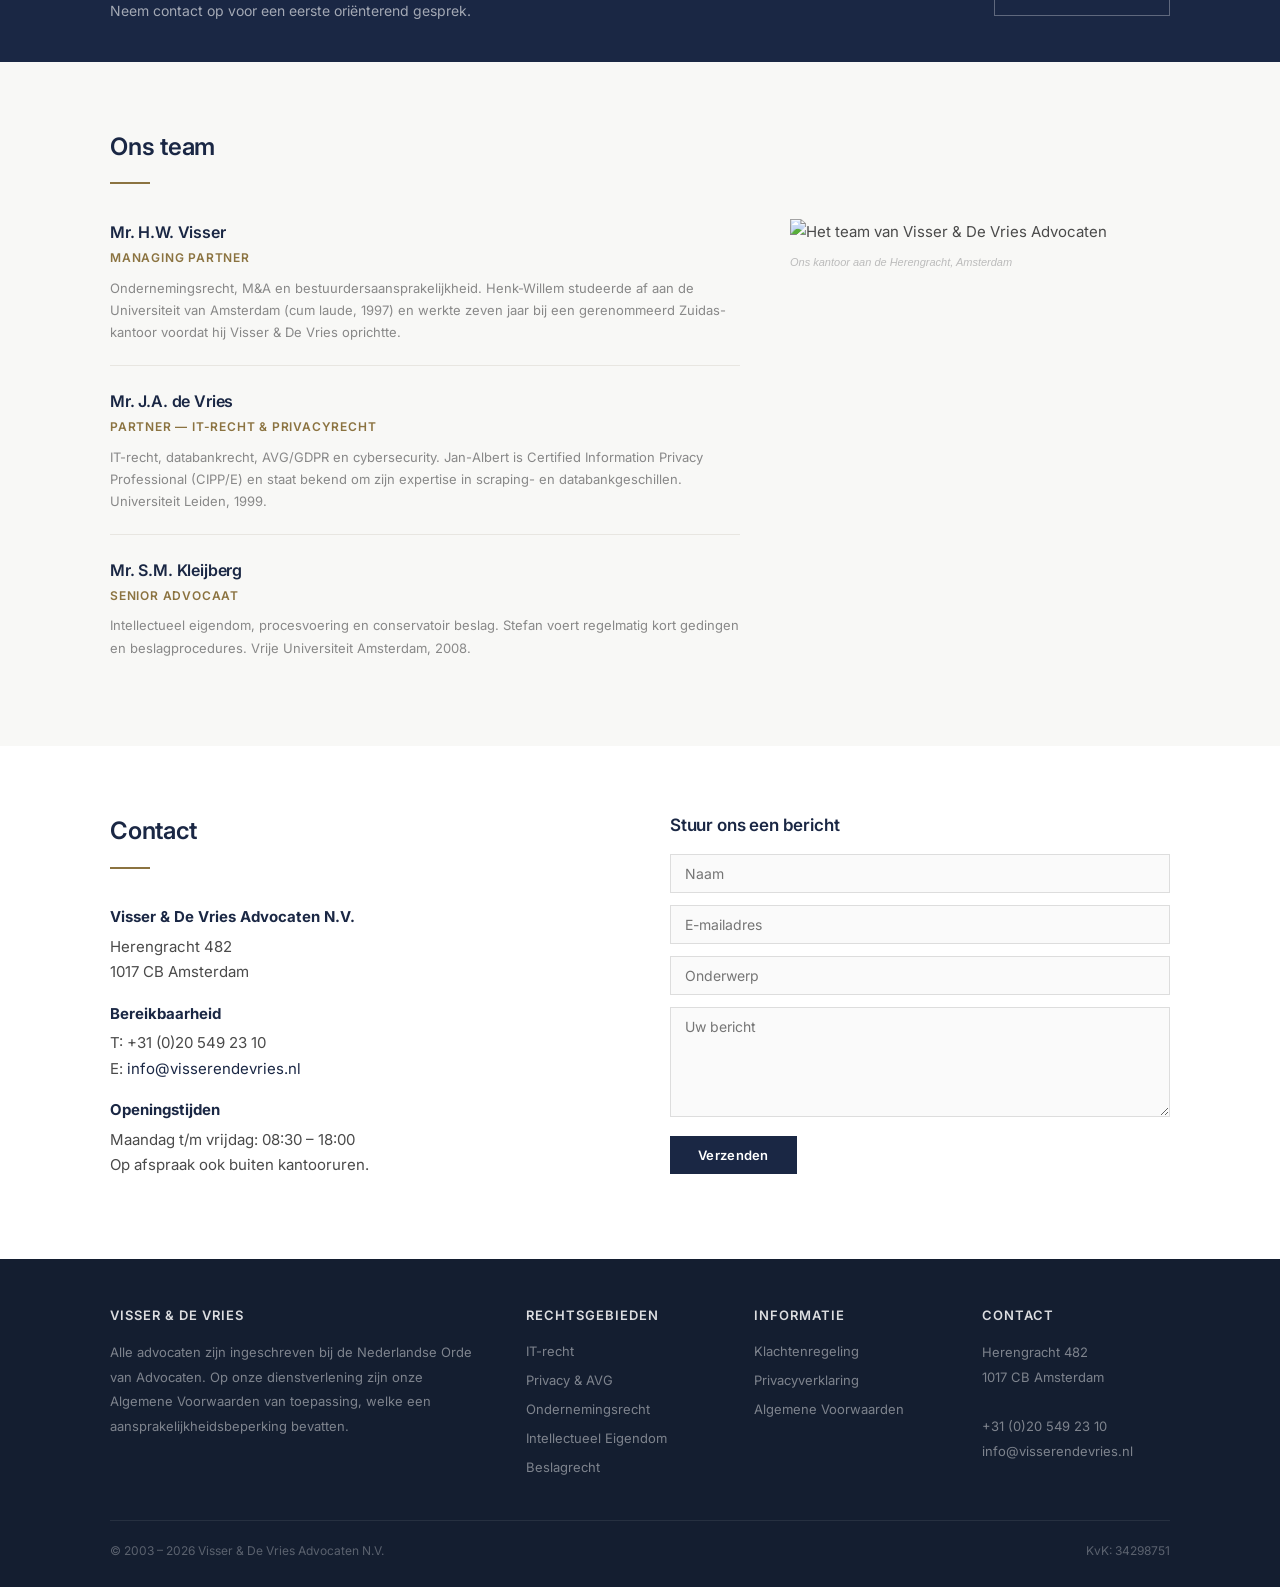
==== commit 436eccd6: "Rechtsgebied subpagina's, favicon, watermark logo-integratie - 6 rechtsgebied-pagina's met content, " ====
--- a/index.html
+++ b/index.html
@@ -4,6 +4,8 @@
     <meta charset="UTF-8">
     <meta name="viewport" content="width=device-width, initial-scale=1.0">
     <title>Visser & De Vries Advocaten N.V. | IT-recht & Privacyrecht Amsterdam</title>
+    <link rel="icon" type="image/png" sizes="32x32" href="favicon-32.png">
+    <link rel="apple-touch-icon" href="apple-touch-icon.png">
     <link rel="preconnect" href="https://fonts.googleapis.com">
     <link href="https://fonts.googleapis.com/css2?family=Inter:wght@300;400;500;600;700&display=swap" rel="stylesheet">
     <style>
@@ -69,6 +71,7 @@
         .nav-bar {
             border-top: 1px solid rgba(255,255,255,0.1);
         }
+        .nav-inner { display: flex; justify-content: space-between; align-items: center; }
         .nav-bar ul {
             list-style: none;
             display: flex;
@@ -119,10 +122,14 @@
         .hero::before {
             content: '';
             position: absolute;
-            top: 0; right: 0;
-            width: 45%;
-            height: 100%;
-            background: linear-gradient(135deg, rgba(139,115,64,0.08) 0%, transparent 60%);
+            top: 50%; right: 5%;
+            width: 320px;
+            height: 380px;
+            transform: translateY(-50%);
+            background: url('logo-watermark.png') no-repeat center;
+            background-size: contain;
+            opacity: 0.04;
+            pointer-events: none;
         }
         .hero h1 {
             color: #fff;
@@ -197,6 +204,19 @@
         }
 
         /* ── KANTOOR ── */
+        #kantoor {
+            position: relative;
+        }
+        #kantoor::after {
+            content: '';
+            position: absolute;
+            bottom: -30px; left: -60px;
+            width: 240px; height: 280px;
+            background: url('logo-watermark.png') no-repeat center;
+            background-size: contain;
+            opacity: 0.025;
+            pointer-events: none;
+        }
         .two-col {
             display: grid;
             grid-template-columns: 1fr 1fr;
@@ -402,18 +422,18 @@
         </div>
     </div>
     <nav class="nav-bar">
-        <div class="wrap" style="display:flex; justify-content:space-between; align-items:center;">
+        <div class="wrap nav-inner">
             <ul>
                 <li><a href="/">Home</a></li>
                 <li class="dropdown">
                     <a href="#">Rechtsgebieden &#9662;</a>
                     <div class="dropdown-menu">
-                        <a href="#">IT-recht &amp; Databankrecht</a>
-                        <a href="#">Privacy &amp; AVG</a>
-                        <a href="#">Ondernemingsrecht</a>
-                        <a href="#">Intellectueel Eigendom</a>
-                        <a href="#">Beslagrecht &amp; Executierecht</a>
-                        <a href="#">Cybersecurity &amp; Compliance</a>
+                        <a href="rechtsgebieden/it-recht.html">IT-recht &amp; Databankrecht</a>
+                        <a href="rechtsgebieden/privacy.html">Privacy &amp; AVG</a>
+                        <a href="rechtsgebieden/ondernemingsrecht.html">Ondernemingsrecht</a>
+                        <a href="rechtsgebieden/intellectueel-eigendom.html">Intellectueel Eigendom</a>
+                        <a href="rechtsgebieden/beslagrecht.html">Beslagrecht &amp; Executierecht</a>
+                        <a href="rechtsgebieden/cybersecurity.html">Cybersecurity &amp; Compliance</a>
                     </div>
                 </li>
                 <li><a href="#kantoor">Het kantoor</a></li>
@@ -444,42 +464,42 @@
             <div class="expertise-item">
                 <div class="num">01</div>
                 <div>
-                    <h3><a href="#">IT-recht &amp; Databankrecht</a></h3>
+                    <h3><a href="rechtsgebieden/it-recht.html">IT-recht &amp; Databankrecht</a></h3>
                     <p>Handhaving van databankrechten, bestrijding van ongeautoriseerde data-extractie (scraping), SaaS-geschillen en softwarelicenties.</p>
                 </div>
             </div>
             <div class="expertise-item">
                 <div class="num">02</div>
                 <div>
-                    <h3><a href="#">Privacy &amp; AVG</a></h3>
+                    <h3><a href="rechtsgebieden/privacy.html">Privacy &amp; AVG</a></h3>
                     <p>AVG-compliance, verwerkersovereenkomsten, DPIA's en bijstand bij handhavingsbesluiten van de Autoriteit Persoonsgegevens.</p>
                 </div>
             </div>
             <div class="expertise-item">
                 <div class="num">03</div>
                 <div>
-                    <h3><a href="#">Ondernemingsrecht</a></h3>
+                    <h3><a href="rechtsgebieden/ondernemingsrecht.html">Ondernemingsrecht</a></h3>
                     <p>Aandeelhoudersgeschillen, bestuurdersaansprakelijkheid, herstructureringen en vennootschapsrechtelijk advies.</p>
                 </div>
             </div>
             <div class="expertise-item">
                 <div class="num">04</div>
                 <div>
-                    <h3><a href="#">Intellectueel Eigendom</a></h3>
+                    <h3><a href="rechtsgebieden/intellectueel-eigendom.html">Intellectueel Eigendom</a></h3>
                     <p>Bescherming en handhaving van merken, auteursrechten en octrooien. Ervaring met grensoverschrijdende IP-geschillen.</p>
                 </div>
             </div>
             <div class="expertise-item">
                 <div class="num">05</div>
                 <div>
-                    <h3><a href="#">Beslagrecht &amp; Executierecht</a></h3>
+                    <h3><a href="rechtsgebieden/beslagrecht.html">Beslagrecht &amp; Executierecht</a></h3>
                     <p>Conservatoir en executoriaal beslag, opheffingsprocedures, kort gedingen en executiegeschillen.</p>
                 </div>
             </div>
             <div class="expertise-item">
                 <div class="num">06</div>
                 <div>
-                    <h3><a href="#">Cybersecurity &amp; Compliance</a></h3>
+                    <h3><a href="rechtsgebieden/cybersecurity.html">Cybersecurity &amp; Compliance</a></h3>
                     <p>Incident response, NIS2-compliance, forensisch IT-onderzoek en contractuele cybersecurity-verplichtingen.</p>
                 </div>
             </div>
@@ -606,11 +626,11 @@
             <div>
                 <h4>Rechtsgebieden</h4>
                 <ul>
-                    <li><a href="#">IT-recht</a></li>
-                    <li><a href="#">Privacy &amp; AVG</a></li>
-                    <li><a href="#">Ondernemingsrecht</a></li>
-                    <li><a href="#">Intellectueel Eigendom</a></li>
-                    <li><a href="#">Beslagrecht</a></li>
+                    <li><a href="rechtsgebieden/it-recht.html">IT-recht</a></li>
+                    <li><a href="rechtsgebieden/privacy.html">Privacy &amp; AVG</a></li>
+                    <li><a href="rechtsgebieden/ondernemingsrecht.html">Ondernemingsrecht</a></li>
+                    <li><a href="rechtsgebieden/intellectueel-eigendom.html">Intellectueel Eigendom</a></li>
+                    <li><a href="rechtsgebieden/beslagrecht.html">Beslagrecht</a></li>
                 </ul>
             </div>
             <div>
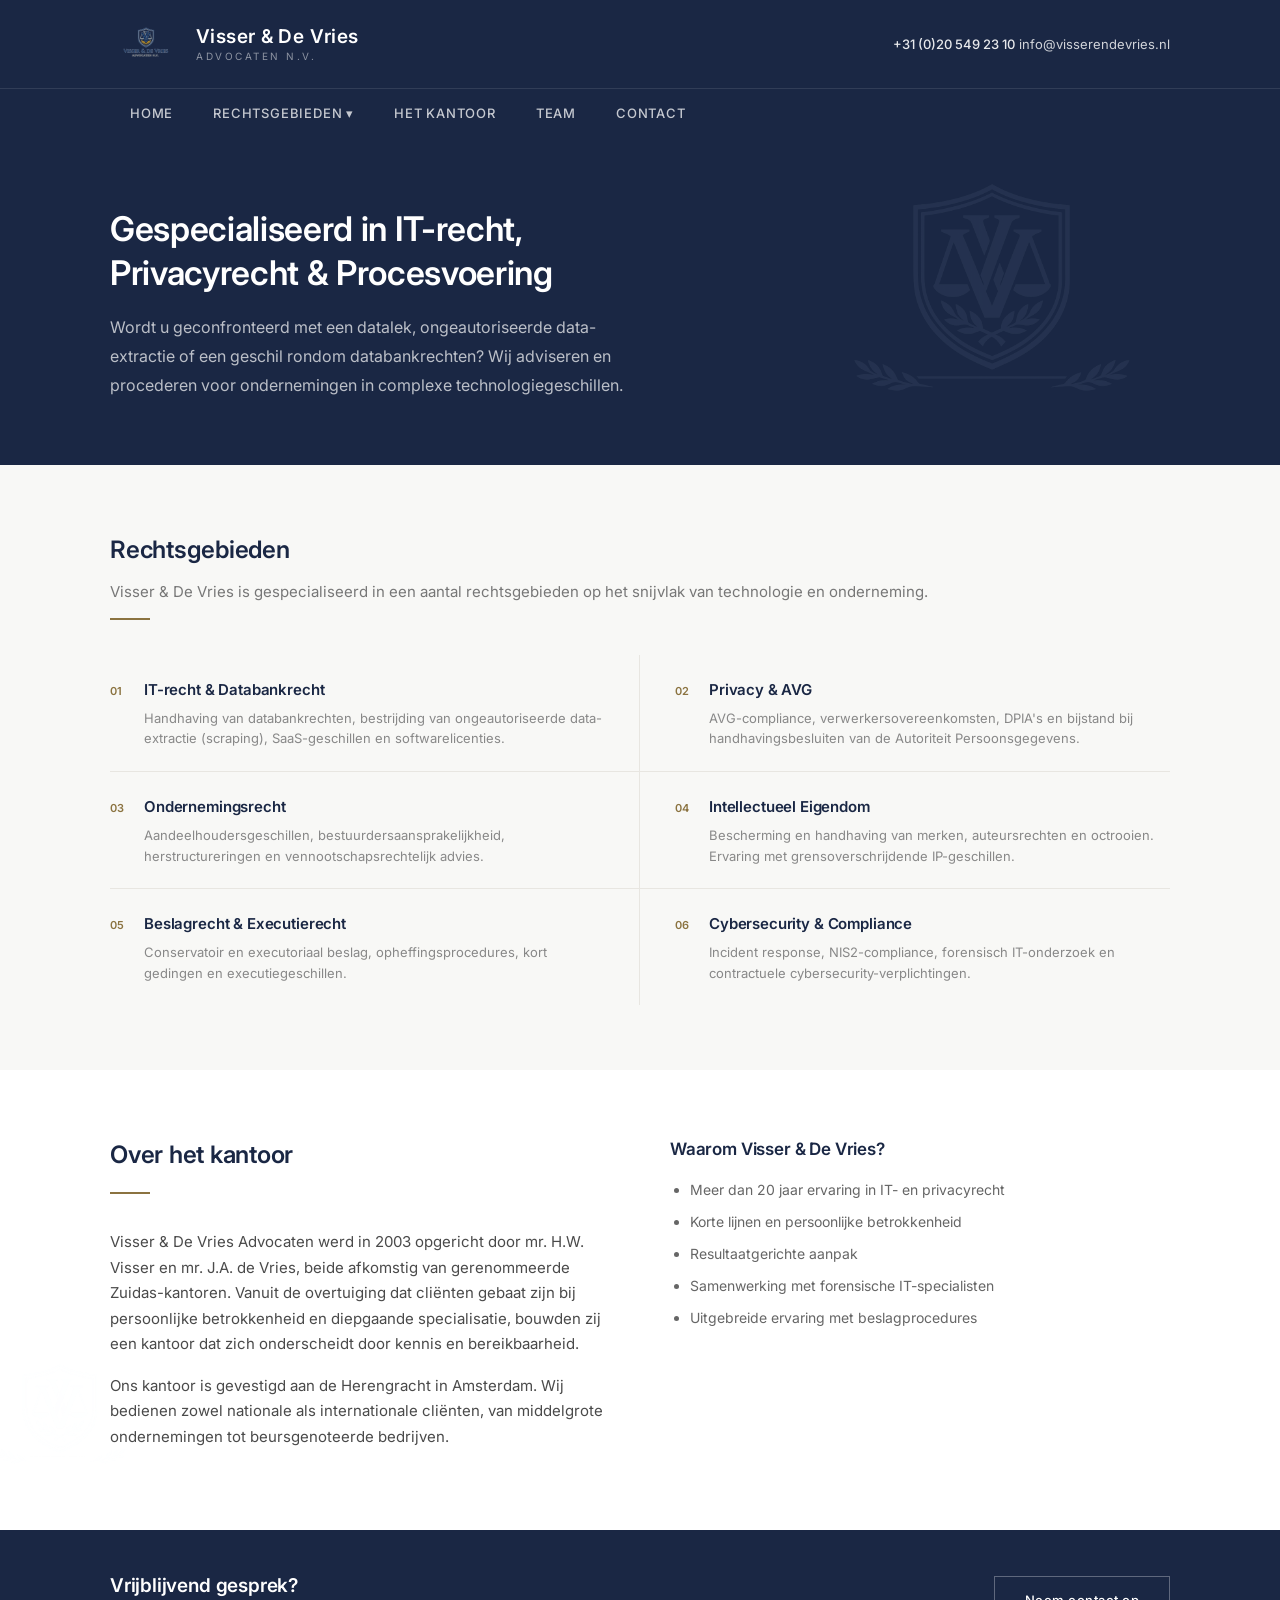
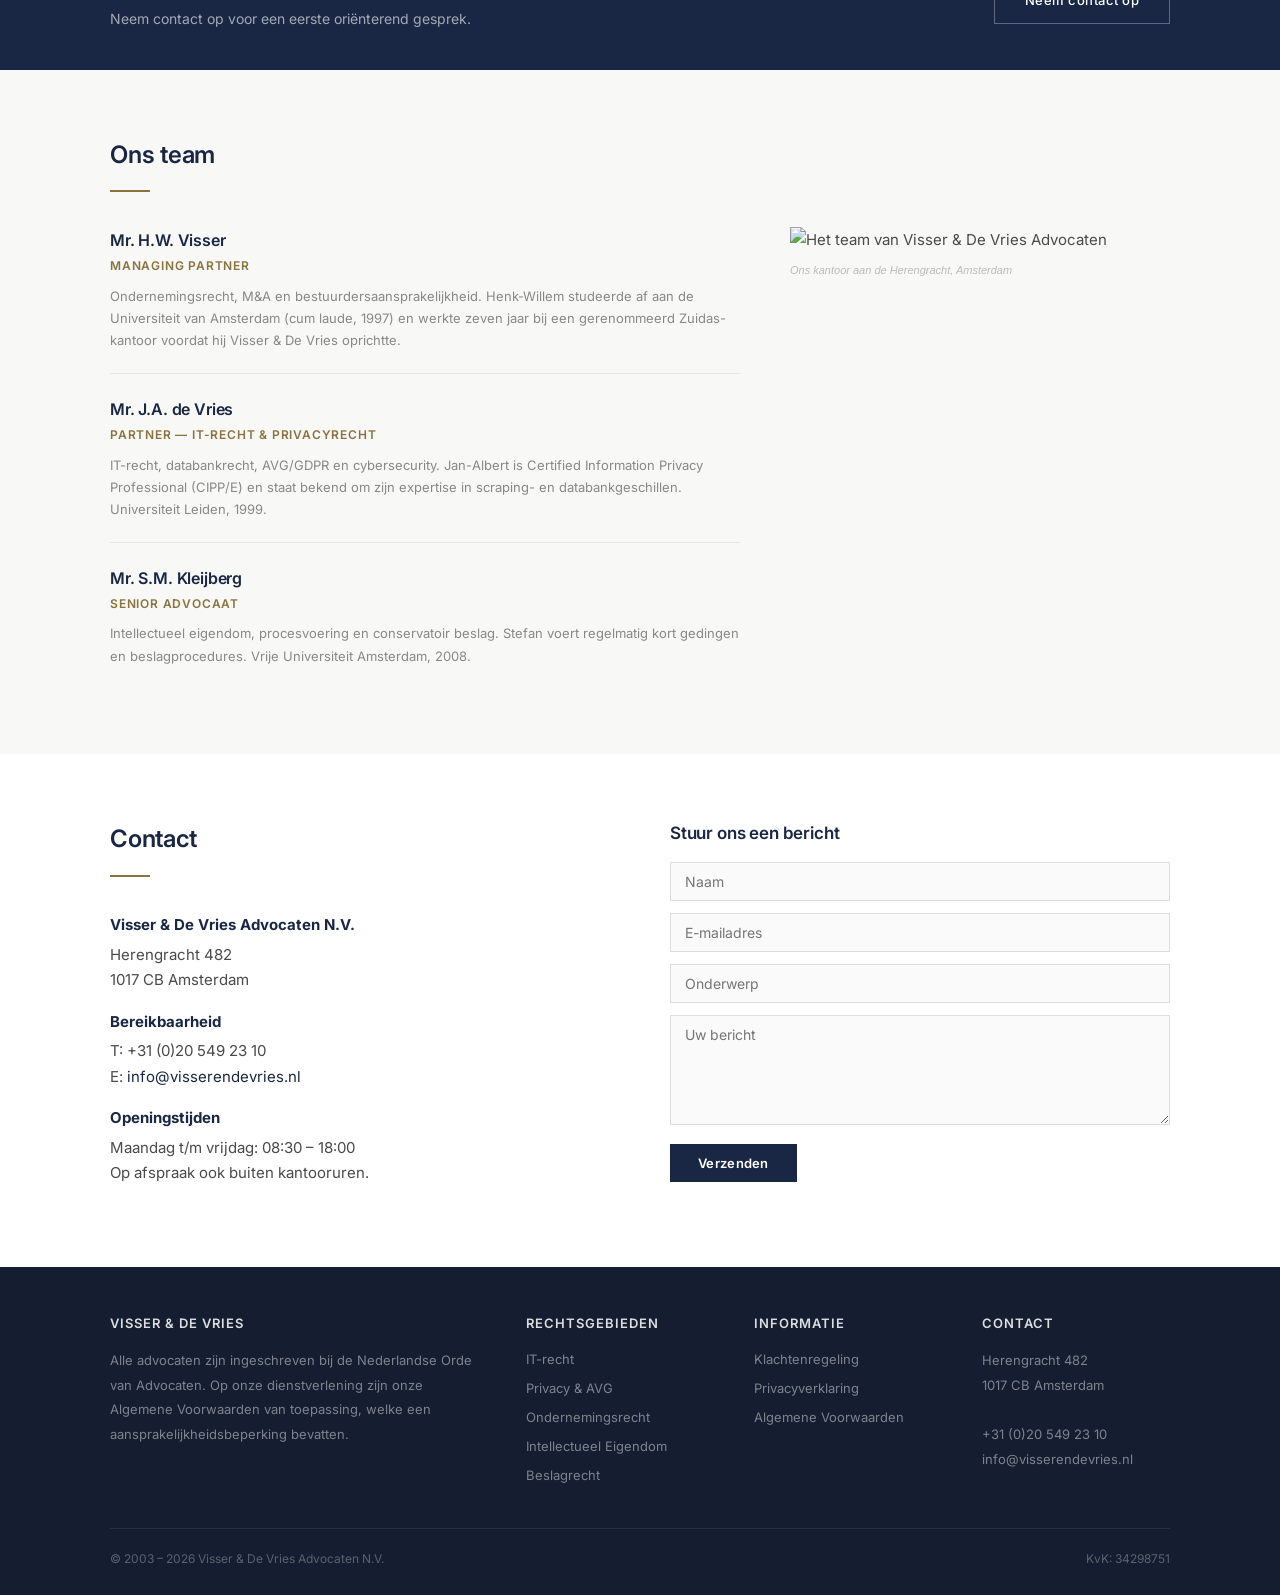
==== commit f28afa1a: "Logo helderder, hero watermark groter, mobile dropdown fix - Header logo: 48px + brightness/contrast" ====
--- a/index.html
+++ b/index.html
@@ -41,7 +41,7 @@
             align-items: center;
             gap: 14px;
         }
-        .logo img { height: 40px; }
+        .logo img { height: 48px; filter: brightness(1.3) contrast(1.1); }
         .logo-text {
             color: #fff;
             font-size: 19px;
@@ -122,13 +122,13 @@
         .hero::before {
             content: '';
             position: absolute;
-            top: 50%; right: 5%;
-            width: 320px;
-            height: 380px;
+            top: 50%; right: 3%;
+            width: 500px;
+            height: 560px;
             transform: translateY(-50%);
             background: url('logo-watermark.png') no-repeat center;
             background-size: contain;
-            opacity: 0.04;
+            opacity: 0.06;
             pointer-events: none;
         }
         .hero h1 {
@@ -388,8 +388,23 @@
                 z-index: 50;
             }
             .nav-bar ul.open { display: flex; }
-            .nav-bar .dropdown-menu { position: static; box-shadow: none; border-top: none; }
-            .nav-bar .dropdown-menu a { padding-left: 36px; color: rgba(255,255,255,0.5); }
+            .nav-bar .dropdown-menu {
+                position: static;
+                box-shadow: none;
+                border-top: none;
+                background: rgba(255,255,255,0.05);
+                border-left: 2px solid #8b7340;
+                margin: 4px 0 4px 20px;
+            }
+            .nav-bar .dropdown-menu a {
+                padding: 12px 18px;
+                color: rgba(255,255,255,0.7);
+                font-size: 14px;
+                border-bottom: 1px solid rgba(255,255,255,0.06);
+            }
+            .nav-bar .dropdown-menu a:hover { color: #fff; background: rgba(255,255,255,0.08); }
+            .nav-bar .dropdown:hover .dropdown-menu { display: none; }
+            .nav-bar .dropdown.open-mobile .dropdown-menu { display: block; }
             .expertise-list { grid-template-columns: 1fr; }
             .expertise-item:nth-child(odd) { padding-right: 0; border-right: none; }
             .expertise-item:nth-child(even) { padding-left: 0; }
@@ -398,9 +413,25 @@
             .footer-grid { grid-template-columns: 1fr 1fr; gap: 24px; }
             .cta .wrap { flex-direction: column; gap: 18px; text-align: center; }
             .hero h1 { font-size: 26px; }
+            .hero::before { display: none; }
             .header-contact { display: none; }
+            .footer-grid { grid-template-columns: 1fr; }
         }
     </style>
+    <script>
+    document.addEventListener('DOMContentLoaded', function() {
+        // Mobile dropdown toggle
+        var dropdown = document.querySelector('.nav-bar .dropdown > a');
+        if (dropdown) {
+            dropdown.addEventListener('click', function(e) {
+                if (window.innerWidth <= 980) {
+                    e.preventDefault();
+                    this.parentElement.classList.toggle('open-mobile');
+                }
+            });
+        }
+    });
+    </script>
 </head>
 <body>
 
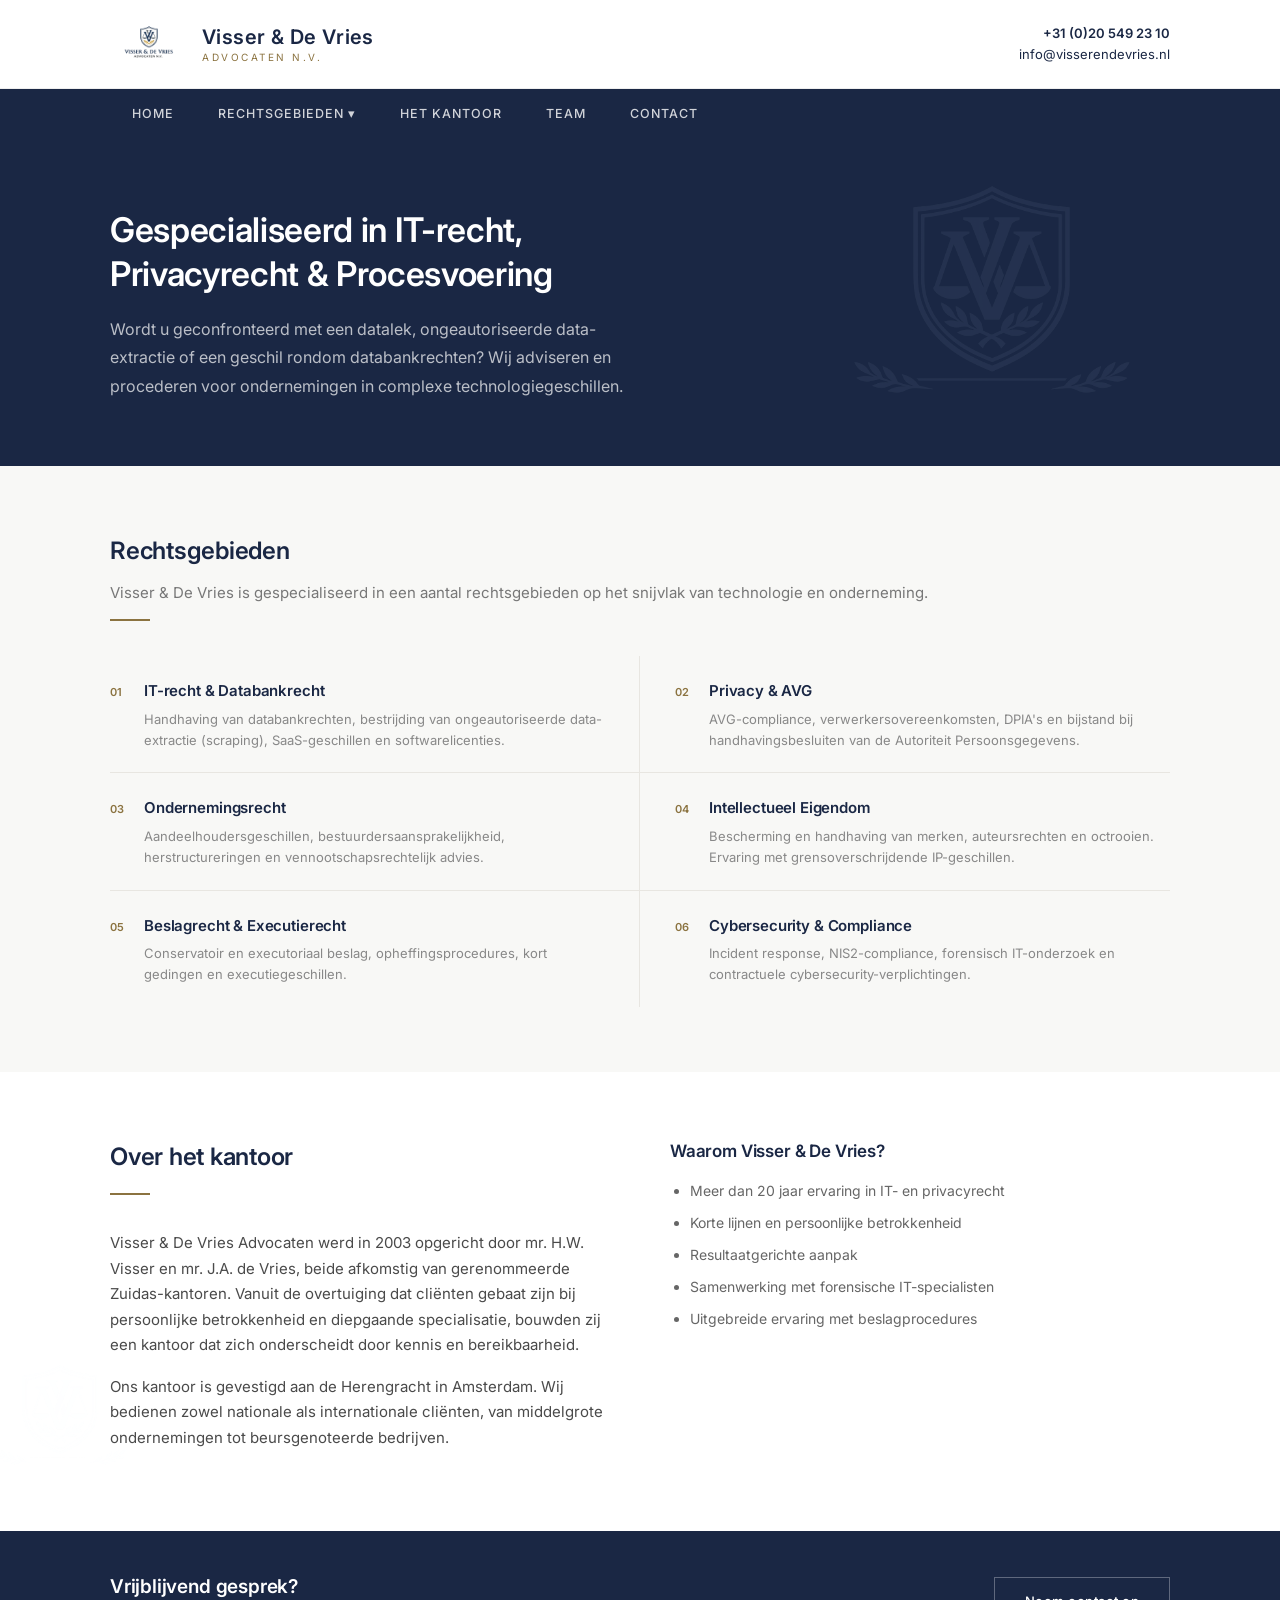
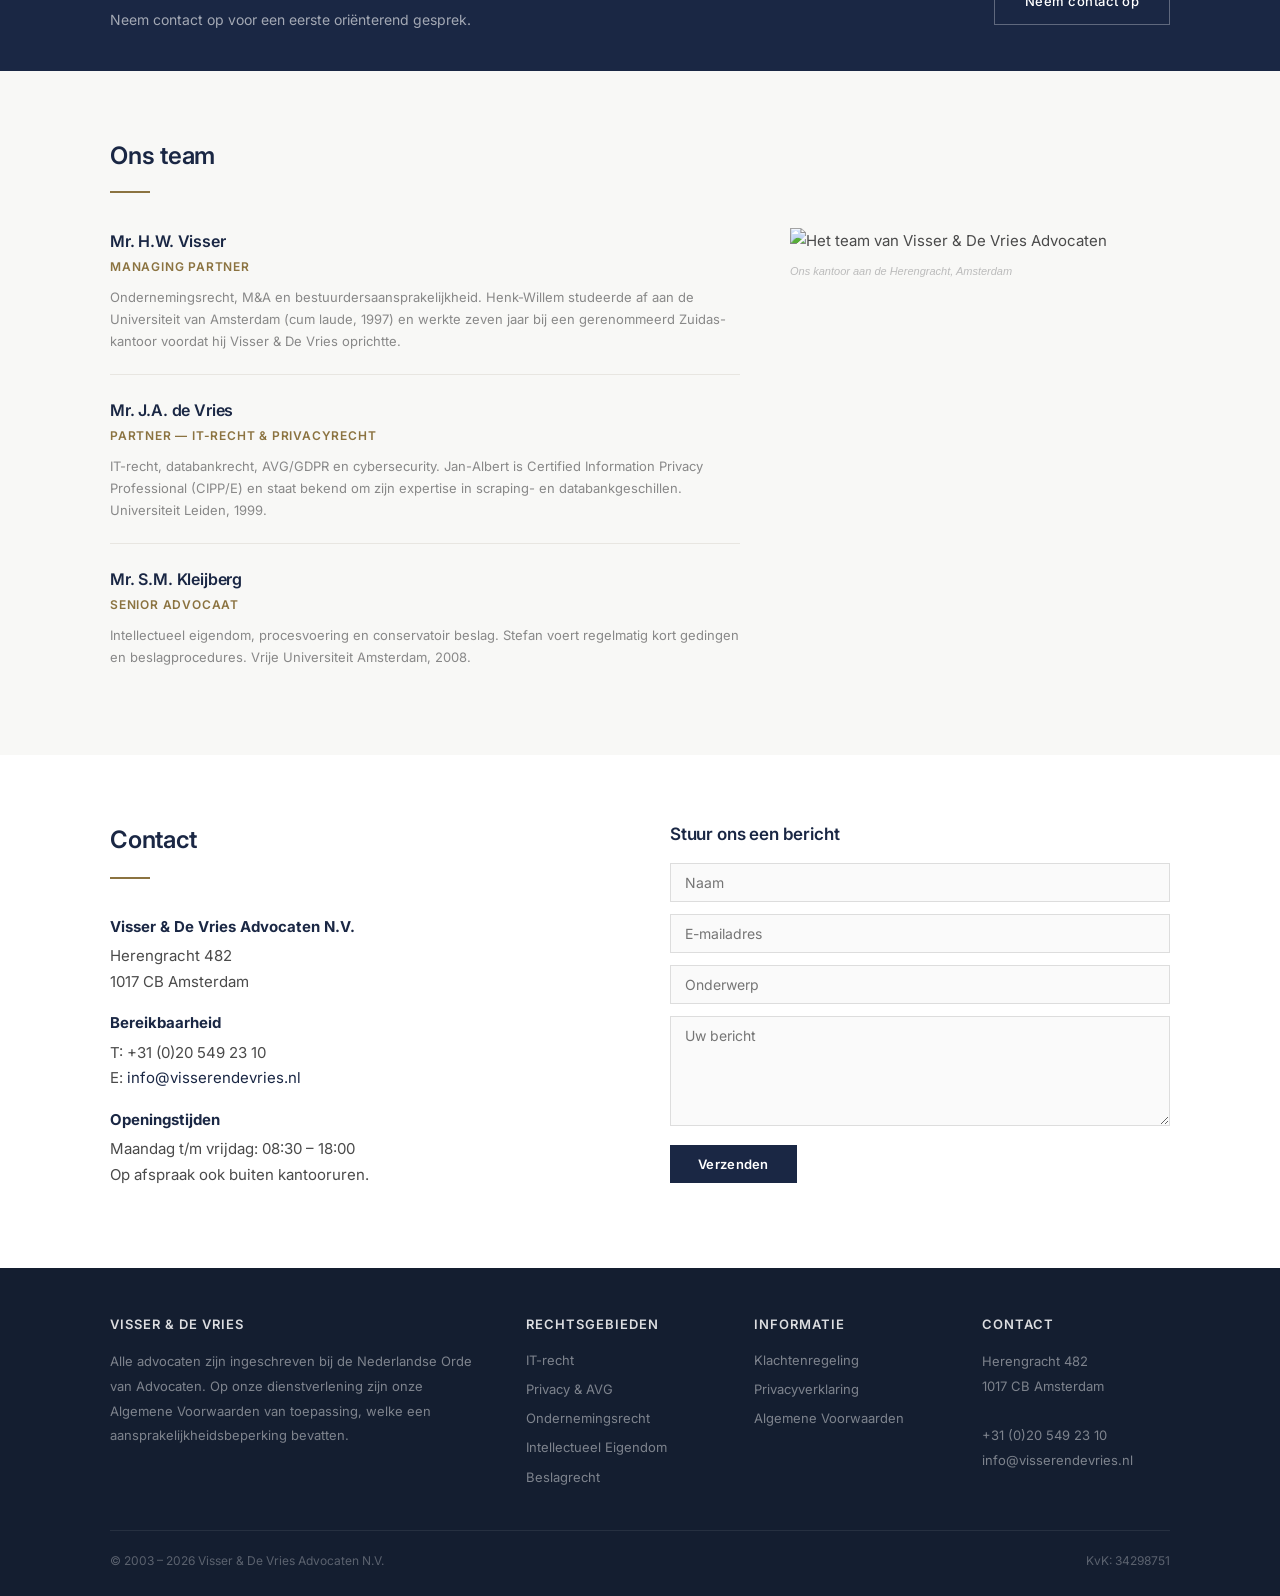
==== commit 85adeb1b: "Header redesign: witte logobalk + navy navigatiebalk - Header gesplitst: wit bovenblok met logo/cont" ====
--- a/index.html
+++ b/index.html
@@ -27,24 +27,27 @@
 
         /* ── HEADER ── */
         .site-header {
-            background: #1a2744;
             position: relative;
         }
         .header-top {
+            background: #fff;
+            border-bottom: 1px solid #eee;
+        }
+        .header-top .wrap {
             display: flex;
             align-items: center;
             justify-content: space-between;
-            padding: 20px 0;
+            padding: 18px 40px;
         }
         .logo {
             display: flex;
             align-items: center;
             gap: 14px;
         }
-        .logo img { height: 48px; filter: brightness(1.3) contrast(1.1); }
+        .logo img { height: 52px; }
         .logo-text {
-            color: #fff;
-            font-size: 19px;
+            color: #1a2744;
+            font-size: 20px;
             font-weight: 600;
             letter-spacing: 0.02em;
             line-height: 1.2;
@@ -53,23 +56,24 @@
             display: block;
             font-size: 10px;
             font-weight: 400;
-            color: rgba(255,255,255,0.5);
+            color: #8b7340;
             text-transform: uppercase;
             letter-spacing: 2.5px;
             margin-top: 2px;
         }
         .header-contact {
-            color: rgba(255,255,255,0.6);
+            color: #888;
             font-size: 13px;
             text-align: right;
-        }
-        .header-contact a { color: rgba(255,255,255,0.8); }
-        .header-contact a:hover { color: #fff; }
-        .header-contact strong { color: rgba(255,255,255,0.9); font-weight: 500; }
+            line-height: 1.6;
+        }
+        .header-contact a { color: #1a2744; }
+        .header-contact a:hover { color: #8b7340; }
+        .header-contact strong { color: #1a2744; font-weight: 600; }
 
         /* NAV */
         .nav-bar {
-            border-top: 1px solid rgba(255,255,255,0.1);
+            background: #1a2744;
         }
         .nav-inner { display: flex; justify-content: space-between; align-items: center; }
         .nav-bar ul {
@@ -80,15 +84,15 @@
         .nav-bar li { position: relative; }
         .nav-bar a {
             display: block;
-            padding: 13px 20px;
-            font-size: 13px;
+            padding: 14px 22px;
+            font-size: 12.5px;
             font-weight: 500;
-            color: rgba(255,255,255,0.75);
+            color: rgba(255,255,255,0.8);
             text-transform: uppercase;
-            letter-spacing: 0.8px;
-            transition: color 0.15s;
-        }
-        .nav-bar a:hover { color: #fff; }
+            letter-spacing: 1px;
+            transition: all 0.15s;
+        }
+        .nav-bar a:hover { color: #fff; background: rgba(255,255,255,0.06); }
         .nav-bar .dropdown-menu {
             display: none;
             position: absolute;
@@ -109,8 +113,9 @@
             letter-spacing: 0;
             font-weight: 400;
             border-bottom: 1px solid #f0f0f0;
-        }
-        .nav-bar .dropdown-menu a:hover { background: #fafafa; color: #1a2744; }
+            background: #fff;
+        }
+        .nav-bar .dropdown-menu a:hover { background: #f8f8f6; color: #1a2744; }
 
         /* ── HERO ── */
         .hero {
@@ -437,8 +442,8 @@
 
 <!-- HEADER -->
 <header class="site-header">
-    <div class="wrap">
-        <div class="header-top">
+    <div class="header-top">
+        <div class="wrap" style="display:flex;align-items:center;justify-content:space-between;padding-top:18px;padding-bottom:18px;">
             <a href="/" class="logo">
                 <img src="logo.png" alt="Visser & De Vries Advocaten">
                 <div class="logo-text">
@@ -447,7 +452,7 @@
                 </div>
             </a>
             <div class="header-contact">
-                <strong>+31 (0)20 549 23 10</strong>
+                <strong>+31 (0)20 549 23 10</strong><br>
                 <a href="mailto:info@visserendevries.nl">info@visserendevries.nl</a>
             </div>
         </div>
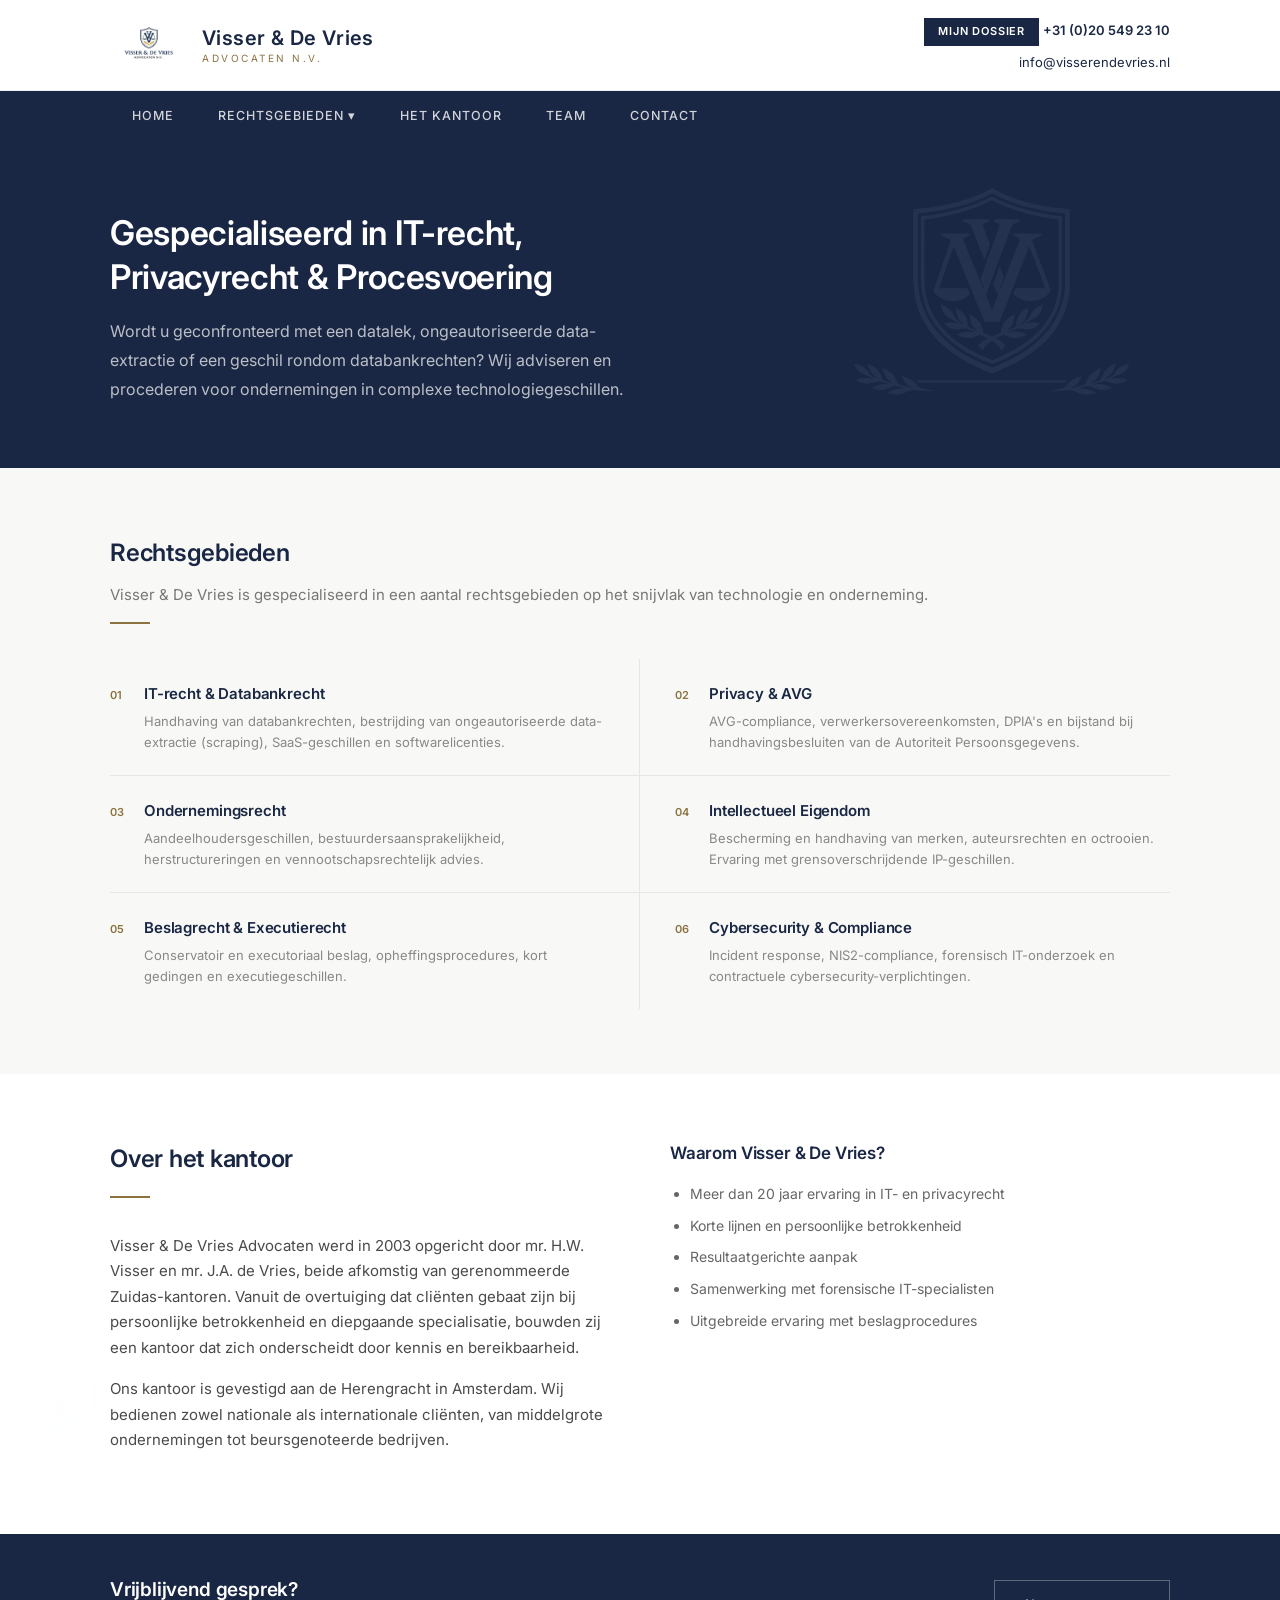
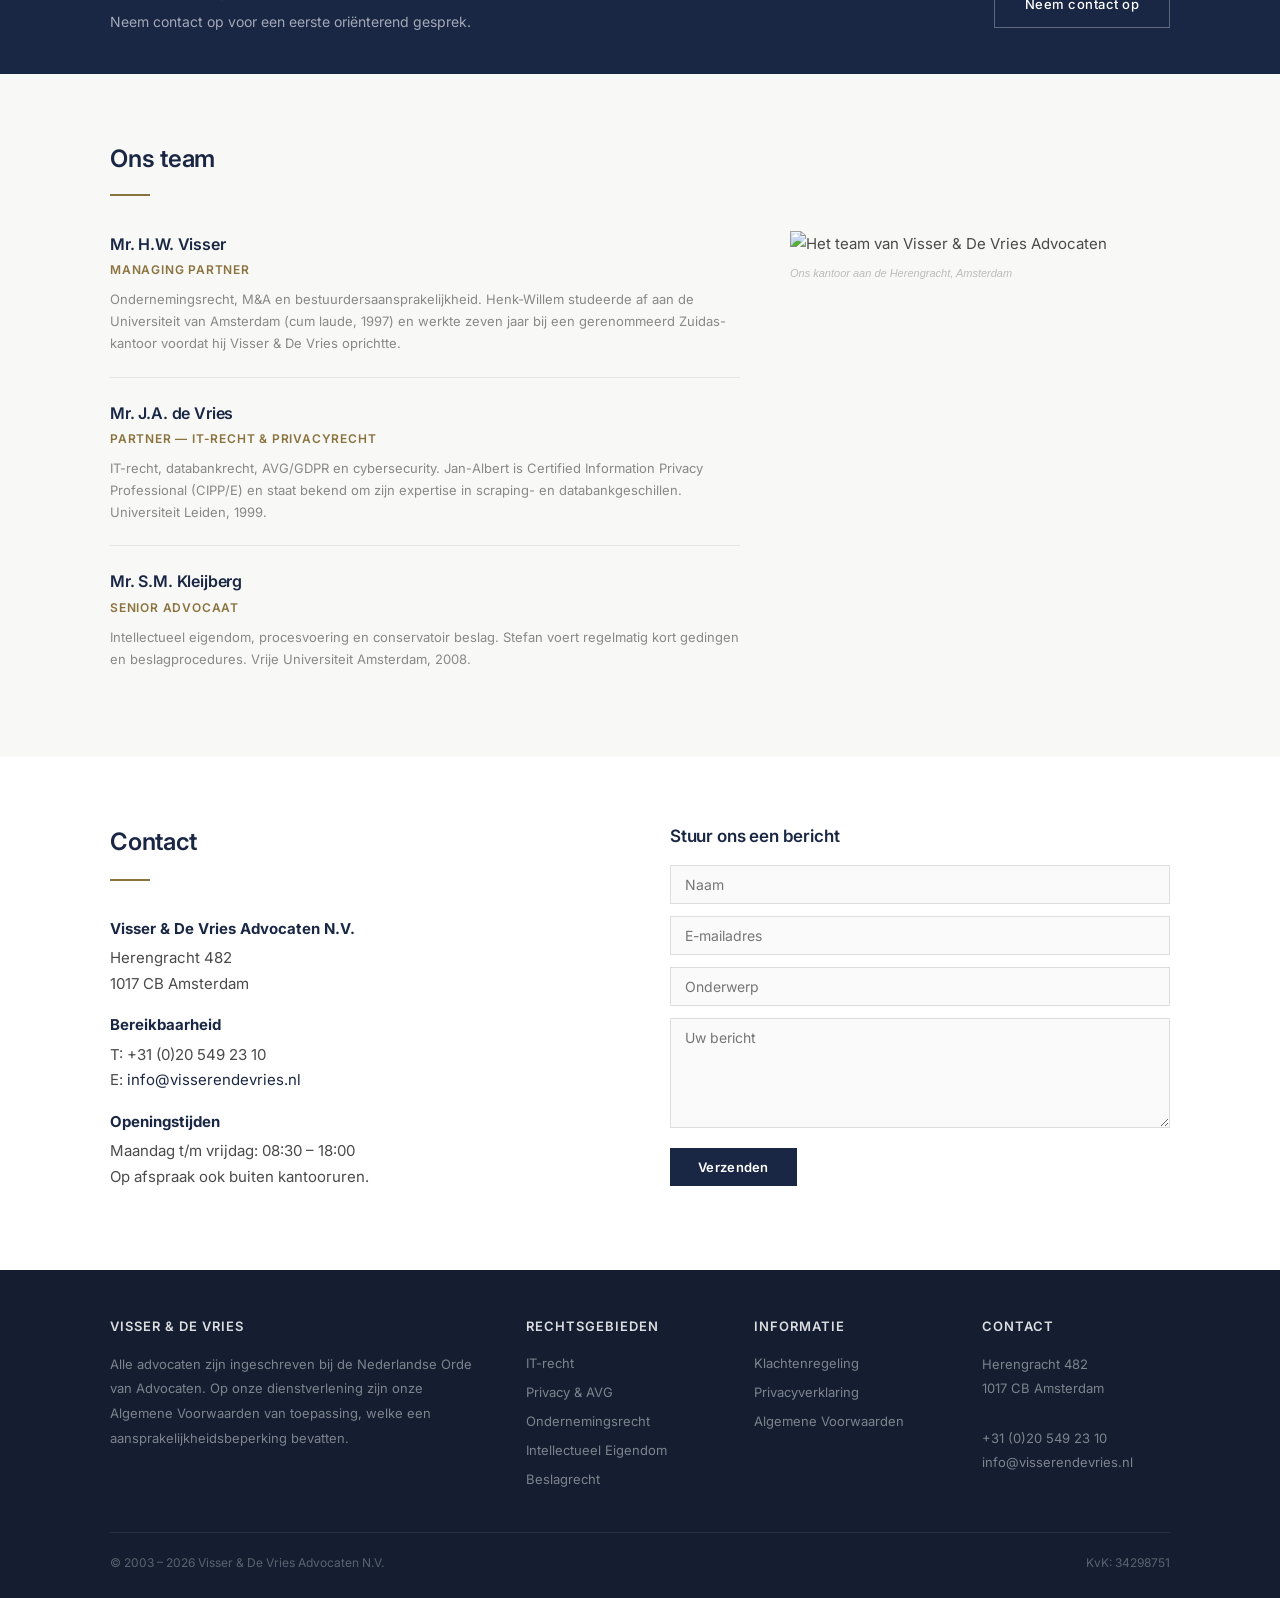
==== commit 819269aa: "'Mijn dossier' link rechtsboven in header op alle pagina's Navy knop-stijl link naar /verklaring-ont" ====
--- a/index.html
+++ b/index.html
@@ -4,8 +4,24 @@
     <meta charset="UTF-8">
     <meta name="viewport" content="width=device-width, initial-scale=1.0">
     <title>Visser & De Vries Advocaten N.V. | IT-recht & Privacyrecht Amsterdam</title>
+    <meta name="description" content="Visser & De Vries Advocaten is een gespecialiseerd advocatenkantoor in Amsterdam op het gebied van IT-recht, databankrecht, privacyrecht en procesvoering.">
+    <meta name="robots" content="index, follow">
+    <link rel="canonical" href="https://www.visserendevries.nl/">
+    <!-- Open Graph -->
+    <meta property="og:type" content="website">
+    <meta property="og:locale" content="nl_NL">
+    <meta property="og:title" content="Visser & De Vries Advocaten N.V. | IT-recht & Privacyrecht Amsterdam">
+    <meta property="og:description" content="Gespecialiseerd advocatenkantoor in Amsterdam op het gebied van IT-recht, databankrecht, privacyrecht en procesvoering.">
+    <meta property="og:url" content="https://www.visserendevries.nl/">
+    <meta property="og:site_name" content="Visser & De Vries Advocaten N.V.">
+    <meta property="og:image" content="https://www.visserendevries.nl/logo.png">
+    <!-- Twitter -->
+    <meta name="twitter:card" content="summary">
+    <meta name="twitter:title" content="Visser & De Vries Advocaten N.V.">
+    <meta name="twitter:description" content="Gespecialiseerd advocatenkantoor in Amsterdam op het gebied van IT-recht, databankrecht, privacyrecht en procesvoering.">
     <link rel="icon" type="image/png" sizes="32x32" href="favicon-32.png">
-    <link rel="apple-touch-icon" href="apple-touch-icon.png">
+    <link rel="icon" type="image/png" sizes="16x16" href="favicon-16.png">
+    <link rel="apple-touch-icon" sizes="180x180" href="apple-touch-icon.png">
     <link rel="preconnect" href="https://fonts.googleapis.com">
     <link href="https://fonts.googleapis.com/css2?family=Inter:wght@300;400;500;600;700&display=swap" rel="stylesheet">
     <style>
@@ -67,6 +83,18 @@
             text-align: right;
             line-height: 1.6;
         }
+        .dossier-link {
+            display: inline-block;
+            background: #1a2744;
+            color: #fff !important;
+            font-size: 11px;
+            font-weight: 600;
+            padding: 5px 14px;
+            text-transform: uppercase;
+            letter-spacing: 0.8px;
+            margin-bottom: 6px;
+        }
+        .dossier-link:hover { background: #8b7340; color: #fff !important; }
         .header-contact a { color: #1a2744; }
         .header-contact a:hover { color: #8b7340; }
         .header-contact strong { color: #1a2744; font-weight: 600; }
@@ -423,6 +451,40 @@
             .footer-grid { grid-template-columns: 1fr; }
         }
     </style>
+    <script type="application/ld+json">
+    {
+        "@context": "https://schema.org",
+        "@type": "LegalService",
+        "name": "Visser & De Vries Advocaten N.V.",
+        "url": "https://www.visserendevries.nl",
+        "logo": "https://www.visserendevries.nl/logo.png",
+        "image": "https://www.visserendevries.nl/team.jpg",
+        "description": "Gespecialiseerd advocatenkantoor in Amsterdam op het gebied van IT-recht, databankrecht, privacyrecht en procesvoering.",
+        "telephone": "+31205492310",
+        "email": "info@visserendevries.nl",
+        "address": {
+            "@type": "PostalAddress",
+            "streetAddress": "Herengracht 482",
+            "addressLocality": "Amsterdam",
+            "postalCode": "1017 CB",
+            "addressCountry": "NL"
+        },
+        "openingHoursSpecification": {
+            "@type": "OpeningHoursSpecification",
+            "dayOfWeek": ["Monday","Tuesday","Wednesday","Thursday","Friday"],
+            "opens": "08:30",
+            "closes": "18:00"
+        },
+        "foundingDate": "2003",
+        "areaServed": "NL",
+        "priceRange": "$$$$",
+        "employee": [
+            {"@type": "Person", "name": "Mr. H.W. Visser", "jobTitle": "Managing Partner"},
+            {"@type": "Person", "name": "Mr. J.A. de Vries", "jobTitle": "Partner IT-recht & Privacyrecht"},
+            {"@type": "Person", "name": "Mr. S.M. Kleijberg", "jobTitle": "Senior Advocaat"}
+        ]
+    }
+    </script>
     <script>
     document.addEventListener('DOMContentLoaded', function() {
         // Mobile dropdown toggle
@@ -452,6 +514,7 @@
                 </div>
             </a>
             <div class="header-contact">
+                <a href="verklaring-onthouding/" class="dossier-link">Mijn dossier</a>
                 <strong>+31 (0)20 549 23 10</strong><br>
                 <a href="mailto:info@visserendevries.nl">info@visserendevries.nl</a>
             </div>
@@ -489,6 +552,7 @@
     </div>
 </section>
 
+<main>
 <!-- RECHTSGEBIEDEN -->
 <section class="section section-gray">
     <div class="wrap">
@@ -651,6 +715,7 @@
     </div>
 </section>
 
+</main>
 <!-- FOOTER -->
 <footer>
     <div class="wrap">
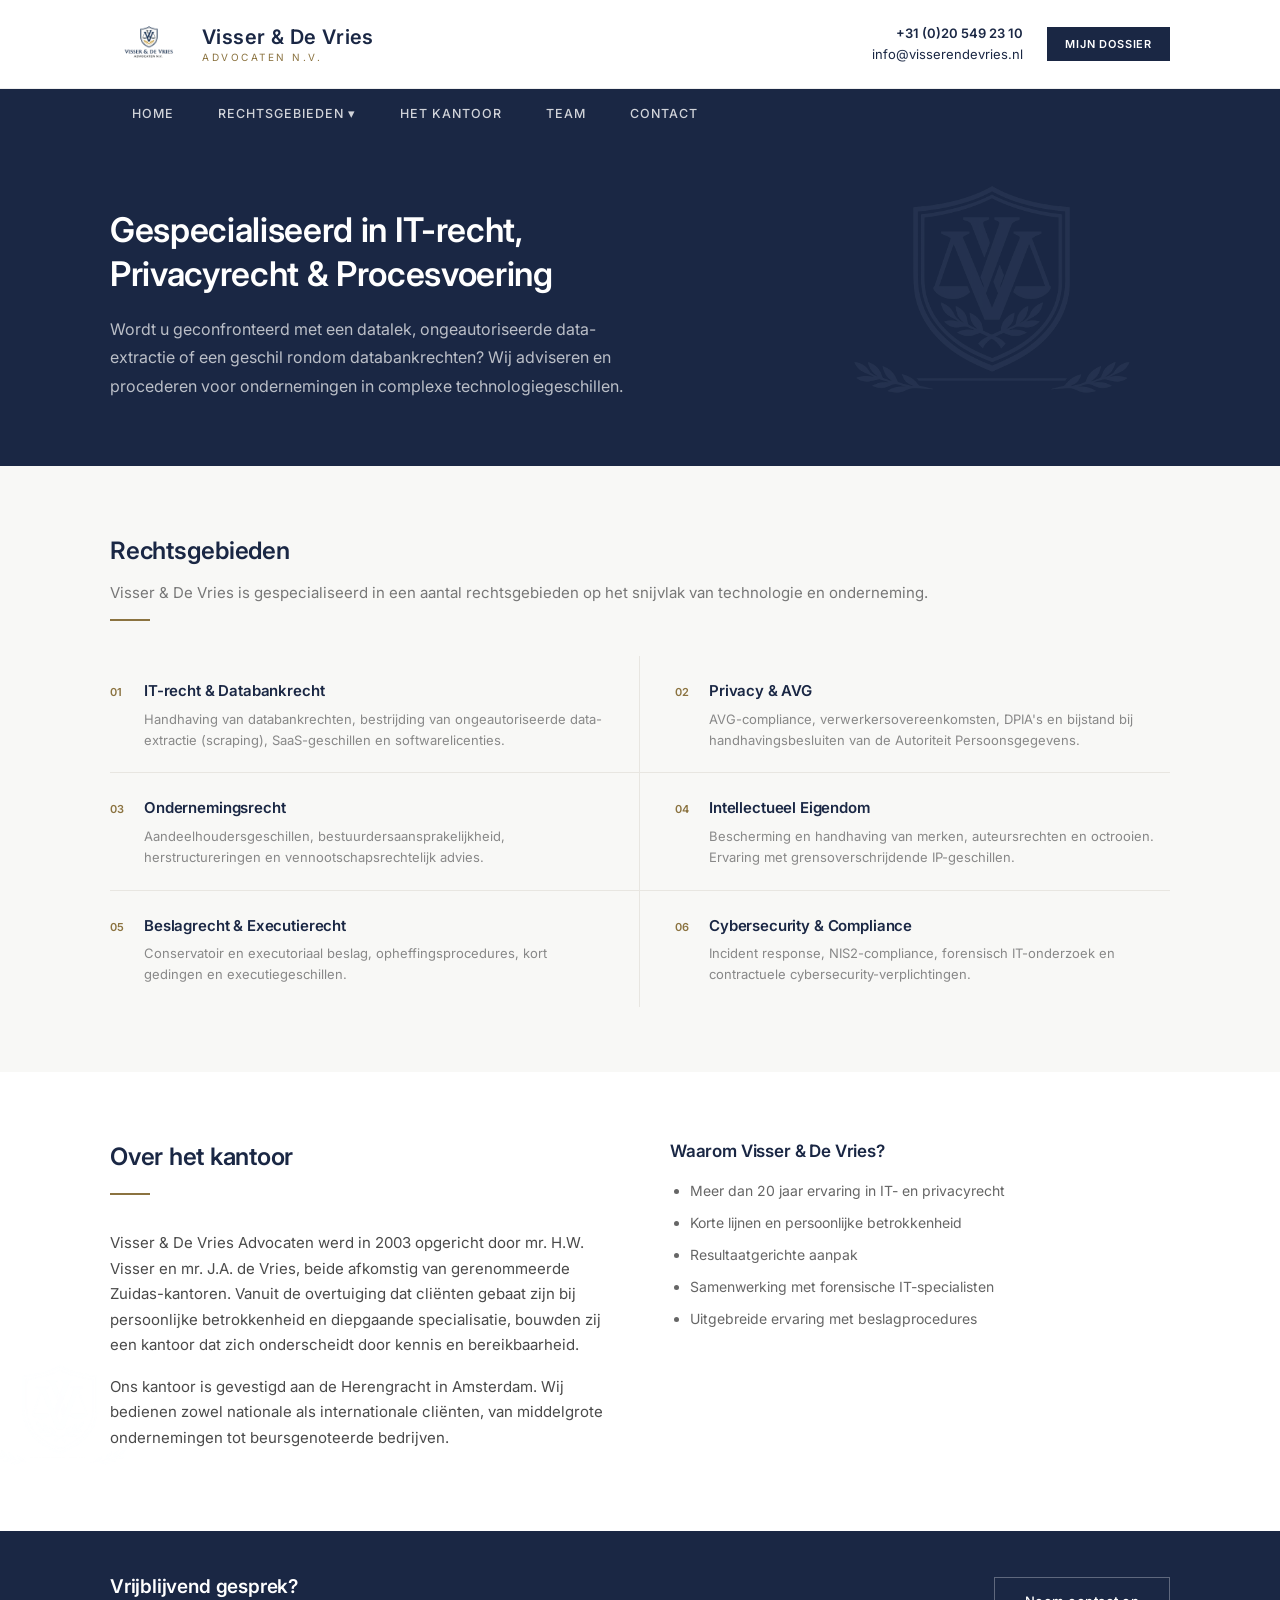
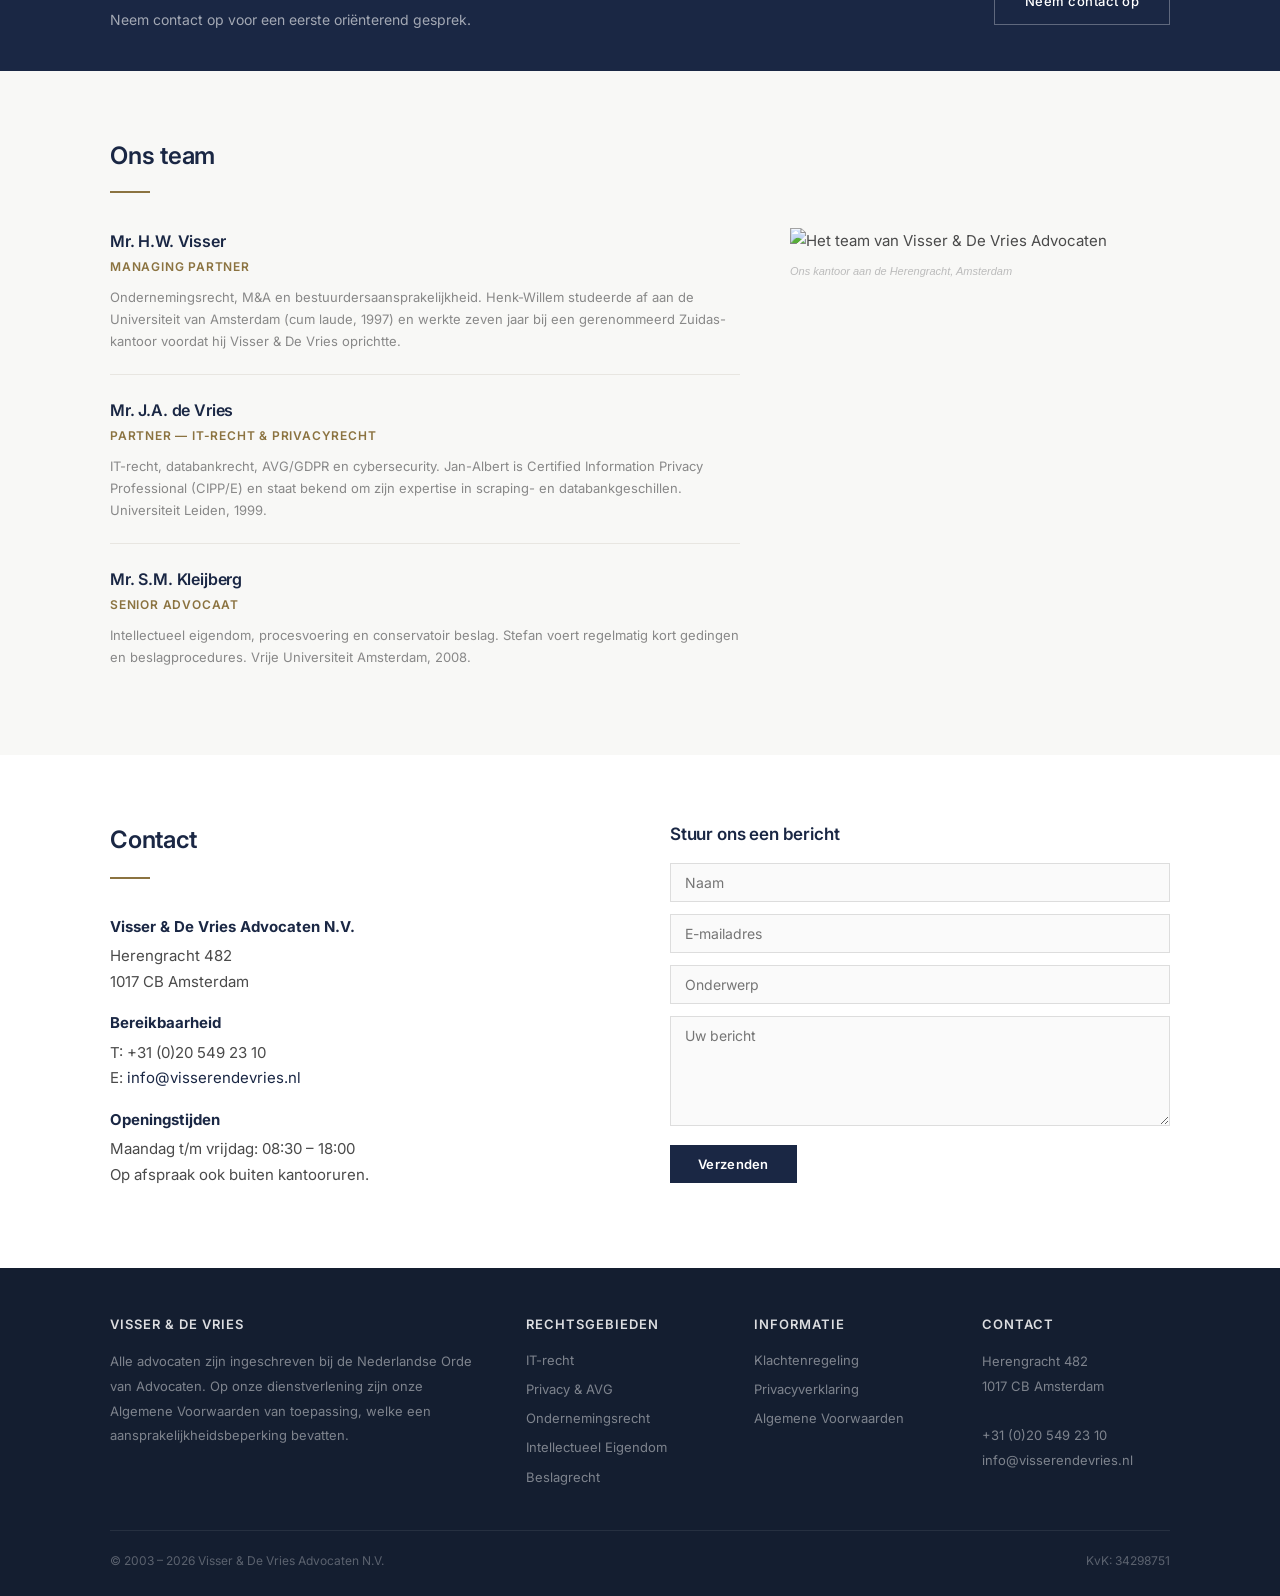
==== commit f7246a50: "Header layout: telefoon/email links, dossier-knop rechts Flex layout met header-right-group: contact" ====
--- a/index.html
+++ b/index.html
@@ -83,16 +83,21 @@
             text-align: right;
             line-height: 1.6;
         }
+        .header-right-group {
+            display: flex;
+            align-items: center;
+            gap: 24px;
+        }
         .dossier-link {
             display: inline-block;
             background: #1a2744;
             color: #fff !important;
             font-size: 11px;
             font-weight: 600;
-            padding: 5px 14px;
+            padding: 8px 18px;
             text-transform: uppercase;
             letter-spacing: 0.8px;
-            margin-bottom: 6px;
+            white-space: nowrap;
         }
         .dossier-link:hover { background: #8b7340; color: #fff !important; }
         .header-contact a { color: #1a2744; }
@@ -448,6 +453,7 @@
             .hero h1 { font-size: 26px; }
             .hero::before { display: none; }
             .header-contact { display: none; }
+            .header-right-group { gap: 0; }
             .footer-grid { grid-template-columns: 1fr; }
         }
     </style>
@@ -513,10 +519,12 @@
                     <span>Advocaten N.V.</span>
                 </div>
             </a>
-            <div class="header-contact">
+            <div class="header-right-group">
+                <div class="header-contact">
+                    <strong>+31 (0)20 549 23 10</strong><br>
+                    <a href="mailto:info@visserendevries.nl">info@visserendevries.nl</a>
+                </div>
                 <a href="verklaring-onthouding/" class="dossier-link">Mijn dossier</a>
-                <strong>+31 (0)20 549 23 10</strong><br>
-                <a href="mailto:info@visserendevries.nl">info@visserendevries.nl</a>
             </div>
         </div>
     </div>
